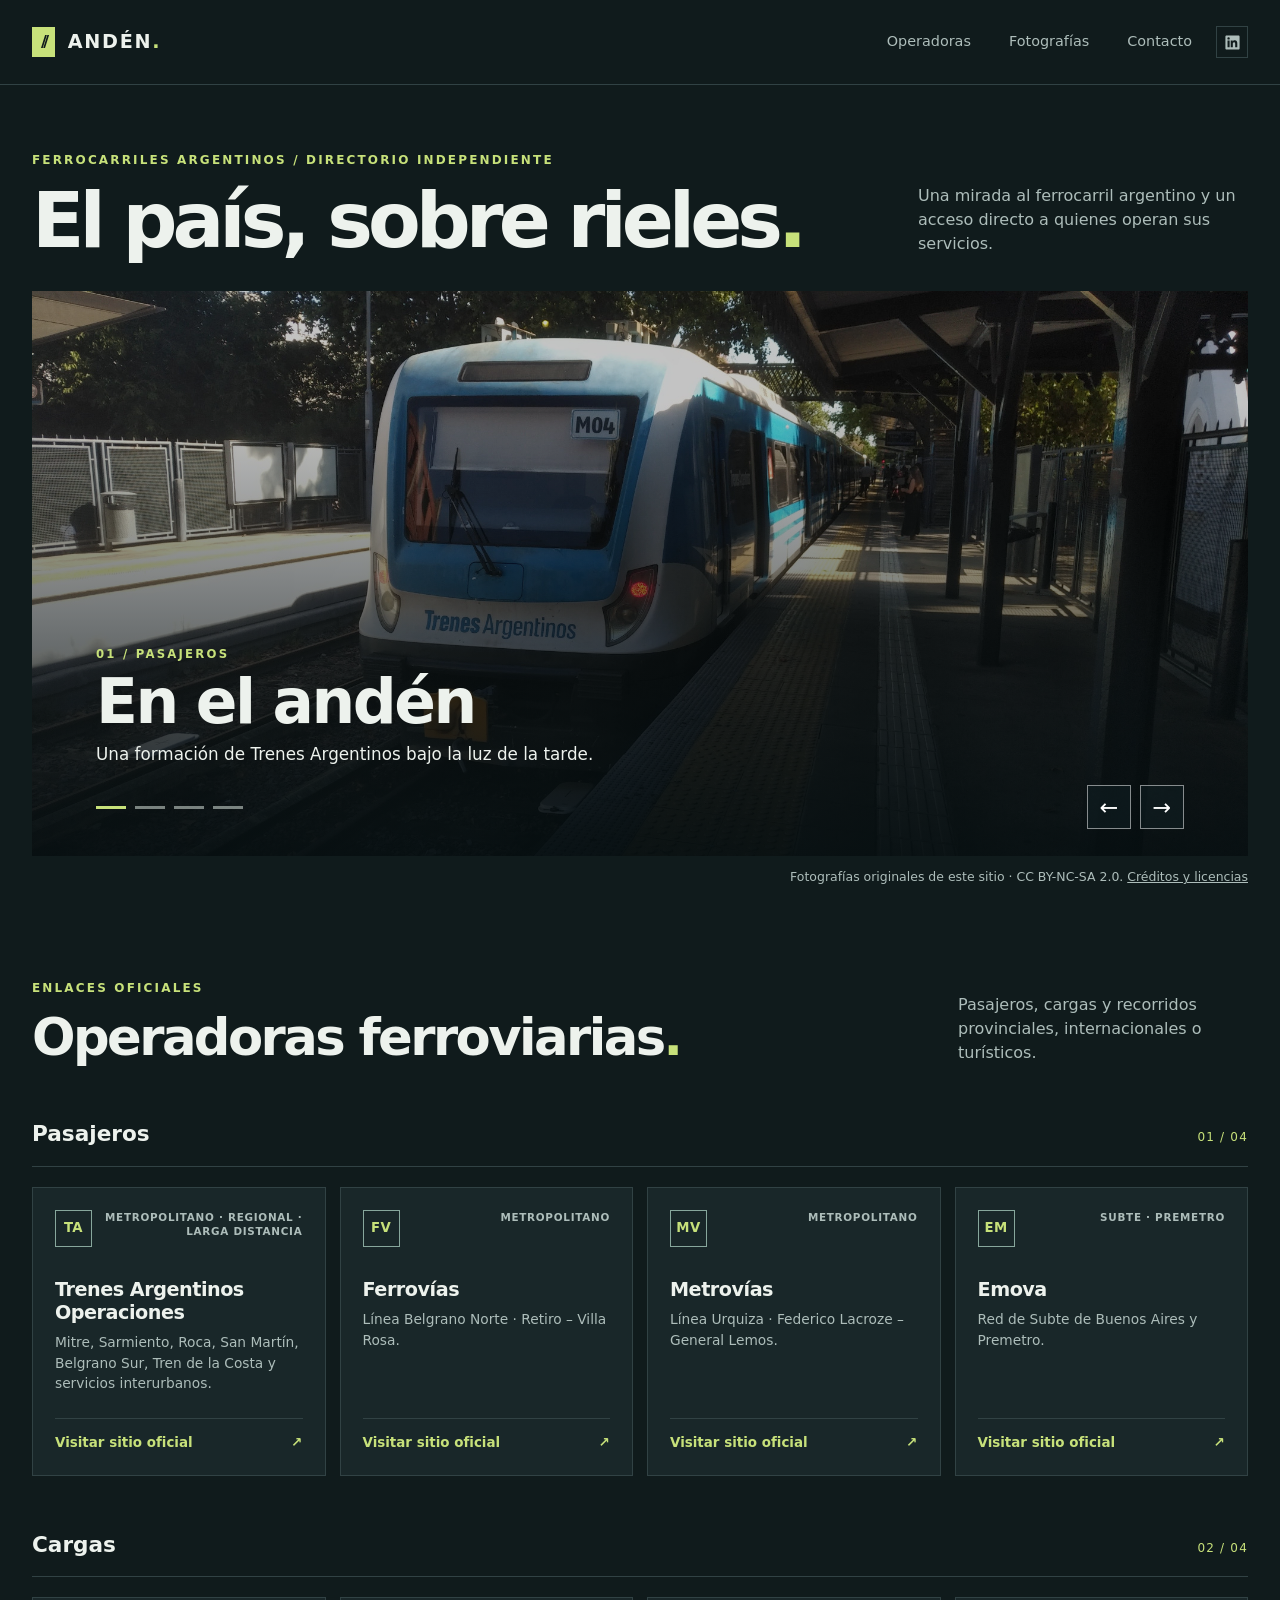
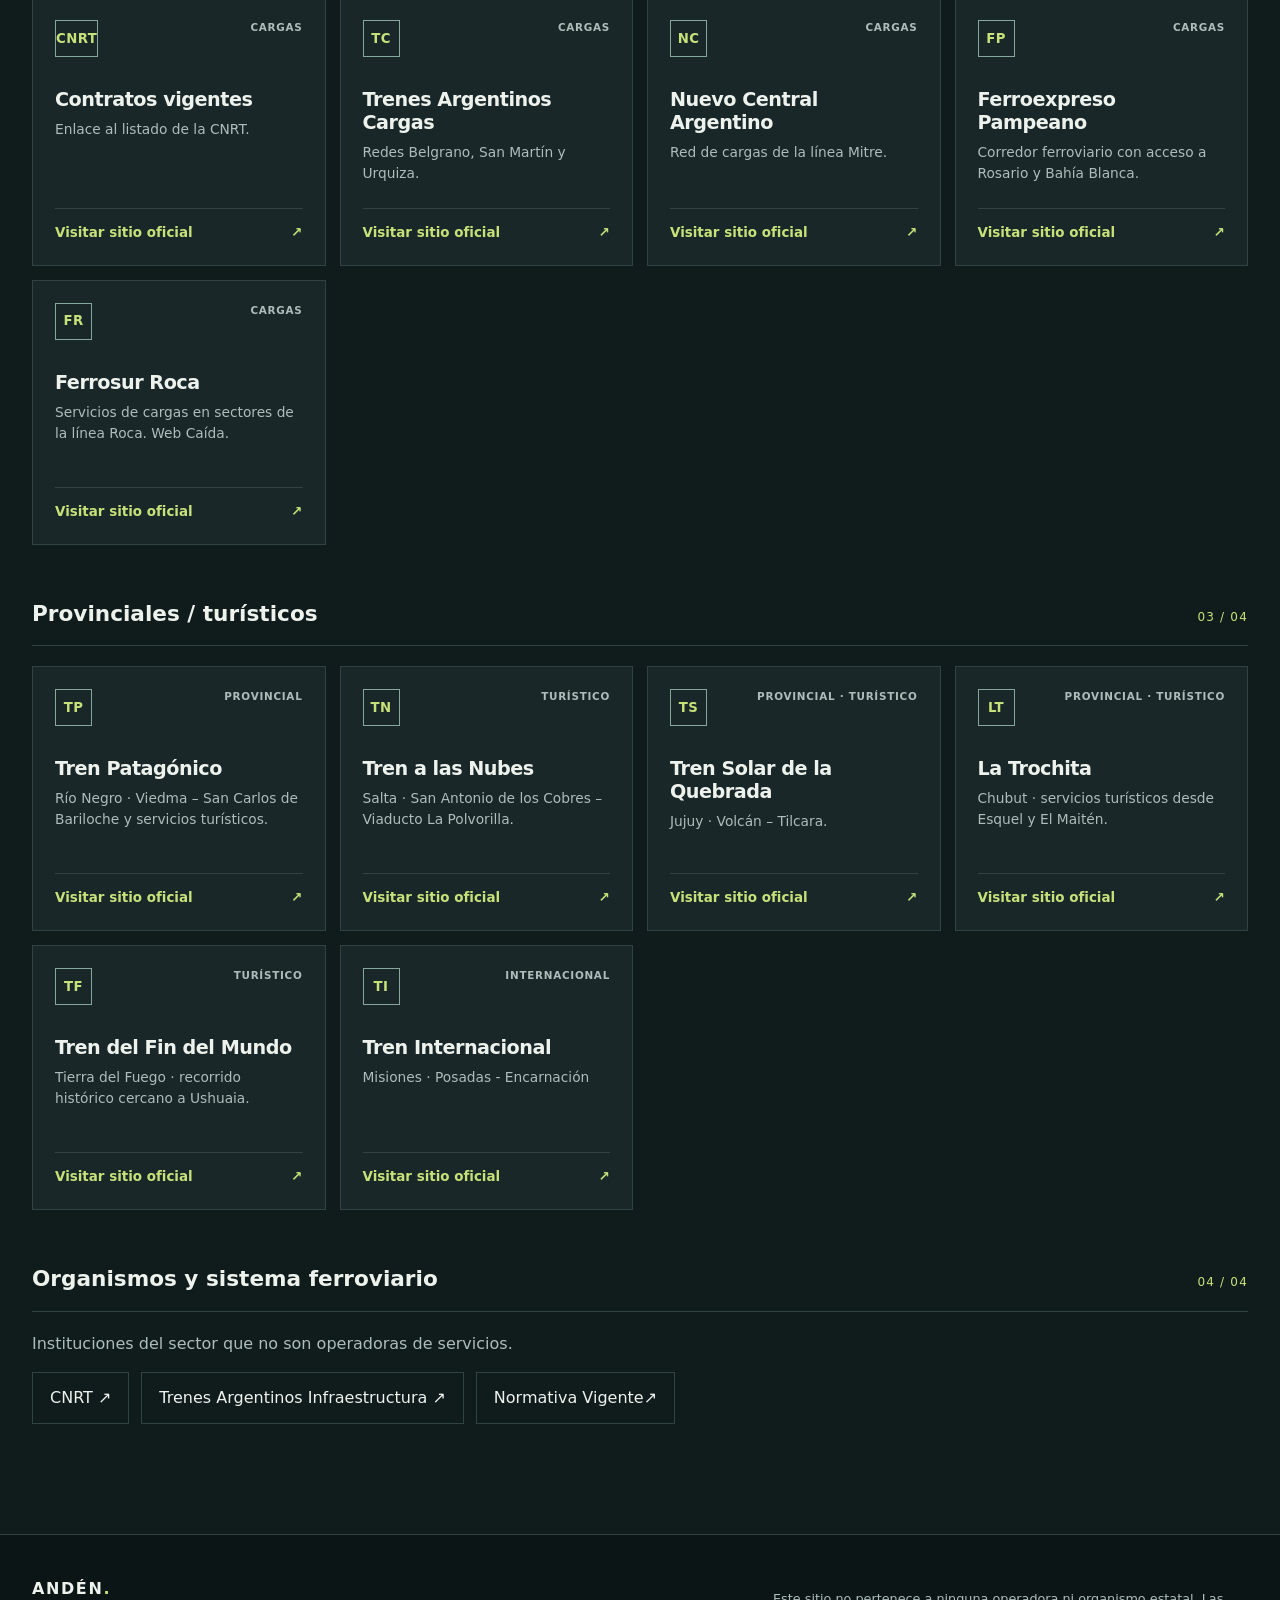
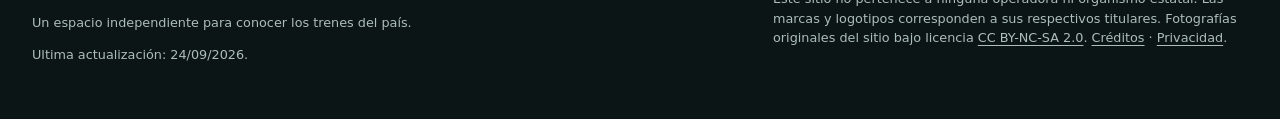
==== index.html @ 3a0a5ed2 "index.html" ====
<!doctype html>
<html lang="es-AR">
<head>
  <meta charset="utf-8">
  <meta name="google-adsense-account" content="ca-pub-5751504720550855">
  <meta name="viewport" content="width=device-width, initial-scale=1">
  <meta name="theme-color" content="#101b1c">
  <meta name="description" content="Operadoras ferroviarias argentinas: pasajeros, cargas y trenes turísticos, enlaces a sitios oficiales.">
  <meta property="og:type" content="website">
  <meta property="og:title" content="Trenes Argentinos | trenes.com.ar">
  <meta property="og:description" content="Sitios oficiales de servicios de tren en Argentina.">
  <meta property="og:image" content="images/pasajeros.jpg">
  <title>Trenes Argentinos | Andén</title>
  <link rel="canonical" href="https://trenes.com.ar/">
  <link rel="icon" href="images/favicon-96.png" type="image/png" sizes="96x96">
  <link rel="preload" href="images/pasajeros.jpg" as="image">
  <link rel="stylesheet" href="css/styles.css">
  <script src="js/main.js" defer></script>
</head>
<body>
  <a class="skip" href="#contenido">Saltar al contenido</a>
  <header class="site-header">
    <div class="wrap header-inner">
      <a class="brand" href="#inicio" aria-label="Andén, ir al inicio"><span class="brand-mark" aria-hidden="true">//</span><span>ANDÉN<span class="brand-dot">.</span></span></a>
      <div class="header-actions"><nav aria-label="Navegación principal"><a href="#operadoras">Operadoras</a><a href="#fotografias">Fotografías</a><button type="button" class="nav-contact" data-contact-open>Contacto</button></nav><a class="linkedin-icon" href="https://www.linkedin.com/in/hidalgojuanignacio21/" target="_blank" rel="noopener noreferrer" aria-label="LinkedIn de Juan Ignacio Hidalgo (abre en otra pestaña)"><svg viewBox="0 0 24 24" aria-hidden="true" focusable="false"><path fill="currentColor" d="M20.45 2H3.55C2.69 2 2 2.68 2 3.52v16.96c0 .84.69 1.52 1.55 1.52h16.9c.86 0 1.55-.68 1.55-1.52V3.52c0-.84-.69-1.52-1.55-1.52ZM7.93 18.75H4.98V9.2h2.95v9.55ZM6.45 7.9a1.71 1.71 0 1 1 0-3.42 1.71 1.71 0 0 1 0 3.42Zm12.3 10.85H15.8V14.1c0-1.11-.02-2.54-1.55-2.54-1.55 0-1.79 1.21-1.79 2.46v4.73H9.51V9.2h2.83v1.3h.04c.39-.74 1.36-1.53 2.79-1.53 2.99 0 3.58 1.97 3.58 4.53v5.25Z"/></svg></a></div>
    </div>
  </header>
  <main id="contenido">
    <section id="inicio" class="intro wrap" aria-labelledby="titulo"><div><p class="eyebrow">FERROCARRILES ARGENTINOS <span aria-hidden="true">/</span> DIRECTORIO INDEPENDIENTE</p><h1 id="titulo">El país, sobre rieles<span class="accent">.</span></h1></div><p>Una mirada al ferrocarril argentino y un acceso directo a quienes operan sus servicios.</p></section>
    <section id="fotografias" class="gallery wrap" aria-label="Fotografías ferroviarias argentinas">
      <div class="carousel" tabindex="0" aria-roledescription="carrusel" aria-label="Trenes argentinos">
        <div class="slides">
          <figure class="slide is-active" aria-hidden="false"><img src="images/pasajeros.jpg" alt="Formación de pasajeros de Trenes Argentinos detenida junto a un andén" width="2048" height="1534" fetchpriority="high"><figcaption><span class="slide-place">01 / PASAJEROS</span><strong>En el andén</strong><span>Una formación de Trenes Argentinos bajo la luz de la tarde.</span></figcaption></figure>
          <figure class="slide" aria-hidden="true"><img src="images/locomotora.jpg" alt="Locomotora azul de Trenes Argentinos con coches de pasajeros en una estación" width="2047" height="1155" loading="lazy"><figcaption><span class="slide-place">02 / MATERIAL RODANTE</span><strong>Locomotora y coches</strong><span>Una formación de pasajeros vista desde el andén.</span></figcaption></figure>
          <figure class="slide" aria-hidden="true"><img src="images/cargas.jpg" alt="Locomotora azul con contenedores de un tren de cargas argentino" width="1600" height="1200" loading="lazy"><figcaption><span class="slide-place">03 / CARGAS</span><strong>Rumbo a destino</strong><span>Un tren de cargas atraviesa el paisaje ferroviario.</span></figcaption></figure>
          <figure class="slide" aria-hidden="true"><img src="images/ferrovias.jpg" alt="Dos locomotoras rojas de Ferrovías bajo el techo de una estación" width="2047" height="1155" loading="lazy"><figcaption><span class="slide-place">04 / METROPOLITANO</span><strong>Bajo la cubierta</strong><span>Dos locomotoras de Ferrovías en estación.</span></figcaption></figure>
        </div>
        <div class="carousel-ui"><div class="carousel-indicators" aria-label="Elegir fotografía"><button class="indicator is-active" type="button" aria-label="Mostrar fotografía 1" aria-current="true"></button><button class="indicator" type="button" aria-label="Mostrar fotografía 2"></button><button class="indicator" type="button" aria-label="Mostrar fotografía 3"></button><button class="indicator" type="button" aria-label="Mostrar fotografía 4"></button></div><div class="carousel-arrows"><button class="arrow" type="button" data-dir="-1" aria-label="Fotografía anterior">←</button><button class="arrow" type="button" data-dir="1" aria-label="Fotografía siguiente">→</button></div></div>
      </div>
      <p class="photo-credit">Fotografías originales de este sitio · CC BY-NC-SA 2.0. <a href="CREDITOS-IMAGENES.md">Créditos y licencias</a></p>
    </section>
    <section id="operadoras" class="directory wrap" aria-labelledby="operadoras-title"><div class="section-heading"><div><p class="eyebrow">ENLACES OFICIALES</p><h2 id="operadoras-title">Operadoras ferroviarias<span class="accent">.</span></h2></div><p>Pasajeros, cargas y recorridos provinciales, internacionales o turísticos.</p></div>
      <div class="category"><div class="category-heading"><h3>Pasajeros</h3><span>01 / 04</span></div><div class="card-grid">
        <article class="card"><div class="card-top"><span class="card-icon">TA</span><span class="tag">METROPOLITANO · REGIONAL · LARGA DISTANCIA</span></div><h4>Trenes Argentinos Operaciones</h4><p>Mitre, Sarmiento, Roca, San Martín, Belgrano Sur, Tren de la Costa y servicios interurbanos.</p><a href="https://www.argentina.gob.ar/transporte/trenes-argentinos" target="_blank" rel="noopener noreferrer">Visitar sitio oficial <span aria-hidden="true">↗</span></a></article>
        <article class="card"><div class="card-top"><span class="card-icon">FV</span><span class="tag">METROPOLITANO</span></div><h4>Ferrovías</h4><p>Línea Belgrano Norte · Retiro – Villa Rosa.</p><a href="https://www.ferrovias.com.ar/" target="_blank" rel="noopener noreferrer">Visitar sitio oficial <span aria-hidden="true">↗</span></a></article>
        <article class="card"><div class="card-top"><span class="card-icon">MV</span><span class="tag">METROPOLITANO</span></div><h4>Metrovías</h4><p>Línea Urquiza · Federico Lacroze – General Lemos.</p><a href="https://metrovias.com.ar/" target="_blank" rel="noopener noreferrer">Visitar sitio oficial <span aria-hidden="true">↗</span></a></article>
        <article class="card"><div class="card-top"><span class="card-icon">EM</span><span class="tag">SUBTE · PREMETRO</span></div><h4>Emova</h4><p>Red de Subte de Buenos Aires y Premetro.</p><a href="https://emova.com.ar/" target="_blank" rel="noopener noreferrer">Visitar sitio oficial <span aria-hidden="true">↗</span></a></article>
      </div></div>
      <div class="category"><div class="category-heading"><h3>Cargas</h3><span>02 / 04</span></div><div class="card-grid">
         <article class="card"><div class="card-top"><span class="card-icon">CNRT</span><span class="tag">CARGAS</span></div><h4>Contratos vigentes</h4><p> Enlace al listado de la CNRT.</p><a href="https://www.argentina.gob.ar/transporte/cnrt/lineas-de-trenes-cargas" target="_blank" rel="noopener noreferrer">Visitar sitio oficial <span aria-hidden="true">↗</span></a></article>
        <article class="card"><div class="card-top"><span class="card-icon">TC</span><span class="tag">CARGAS</span></div><h4>Trenes Argentinos Cargas</h4><p>Redes Belgrano, San Martín y Urquiza.</p><a href="https://www.argentina.gob.ar/transporte/trenes-argentinos-cargas" target="_blank" rel="noopener noreferrer">Visitar sitio oficial <span aria-hidden="true">↗</span></a></article>
        <article class="card"><div class="card-top"><span class="card-icon">NC</span><span class="tag">CARGAS</span></div><h4>Nuevo Central Argentino</h4><p>Red de cargas de la línea Mitre.</p><a href="https://nca.com.ar/" target="_blank" rel="noopener noreferrer">Visitar sitio oficial <span aria-hidden="true">↗</span></a></article>
        <article class="card"><div class="card-top"><span class="card-icon">FP</span><span class="tag">CARGAS</span></div><h4>Ferroexpreso Pampeano</h4><p>Corredor ferroviario con acceso a Rosario y Bahía Blanca.</p><a href="https://www.fepsa.com.ar/" target="_blank" rel="noopener noreferrer">Visitar sitio oficial <span aria-hidden="true">↗</span></a></article>
        <article class="card"><div class="card-top"><span class="card-icon">FR</span><span class="tag">CARGAS</span></div><h4>Ferrosur Roca</h4><p>Servicios de cargas en sectores de la línea Roca. Web Caída.</p><a href="https://www.ferrosur.com.ar" target="_blank" rel="noopener noreferrer">Visitar sitio oficial <span aria-hidden="true">↗</span></a></article>
      </div></div>
      <div class="category"><div class="category-heading"><h3>Provinciales / turísticos</h3><span>03 / 04</span></div><div class="card-grid">
        <article class="card"><div class="card-top"><span class="card-icon">TP</span><span class="tag">PROVINCIAL</span></div><h4>Tren Patagónico</h4><p>Río Negro · Viedma – San Carlos de Bariloche y servicios turísticos.</p><a href="https://trenpatagonicosa.com.ar/" target="_blank" rel="noopener noreferrer">Visitar sitio oficial <span aria-hidden="true">↗</span></a></article>
        <article class="card"><div class="card-top"><span class="card-icon">TN</span><span class="tag">TURÍSTICO</span></div><h4>Tren a las Nubes</h4><p>Salta · San Antonio de los Cobres – Viaducto La Polvorilla.</p><a href="https://trenalasnubes.com.ar/inicio-es/" target="_blank" rel="noopener noreferrer">Visitar sitio oficial <span aria-hidden="true">↗</span></a></article>
        <article class="card"><div class="card-top"><span class="card-icon">TS</span><span class="tag">PROVINCIAL · TURÍSTICO</span></div><h4>Tren Solar de la Quebrada</h4><p>Jujuy · Volcán – Tilcara.</p><a href="https://trensolar.com.ar/" target="_blank" rel="noopener noreferrer">Visitar sitio oficial <span aria-hidden="true">↗</span></a></article>
        <article class="card"><div class="card-top"><span class="card-icon">LT</span><span class="tag">PROVINCIAL · TURÍSTICO</span></div><h4>La Trochita</h4><p>Chubut · servicios turísticos desde Esquel y El Maitén.</p><a href="https://latrochita.org.ar/" target="_blank" rel="noopener noreferrer">Visitar sitio oficial <span aria-hidden="true">↗</span></a></article>
        <article class="card"><div class="card-top"><span class="card-icon">TF</span><span class="tag">TURÍSTICO</span></div><h4>Tren del Fin del Mundo</h4><p>Tierra del Fuego · recorrido histórico cercano a Ushuaia.</p><a href="https://trendelfindelmundo.com.ar/" target="_blank" rel="noopener noreferrer">Visitar sitio oficial <span aria-hidden="true">↗</span></a></article>
        <article class="card"><div class="card-top"><span class="card-icon">TI</span><span class="tag">INTERNACIONAL</span></div><h4>Tren Internacional</h4><p>Misiones · Posadas - Encarnación</p><a href="https://doncasimiro.com.ar/servicios-de-ferrocarril/" target="_blank" rel="noopener noreferrer">Visitar sitio oficial <span aria-hidden="true">↗</span></a></article>
      </div></div>
      <div class="category compact"><div class="category-heading"><h3>Organismos y sistema ferroviario</h3><span>04 / 04</span></div><p>Instituciones del sector que no son operadoras de servicios.</p>
        <div class="institution-links">
          <a href="https://www.argentina.gob.ar/transporte/cnrt" target="_blank" rel="noopener noreferrer">CNRT <span aria-hidden="true">↗</span></a>
          <a href="https://www.argentina.gob.ar/transporte/trenes-argentinos-infraestructura" target="_blank" rel="noopener noreferrer">Trenes Argentinos Infraestructura <span aria-hidden="true">↗</span></a>
          <a href="https://www.argentina.gob.ar/transporte/cnrt/normativa/transporte-ferroviario" target="_blank" rel="noopener noreferrer">Normativa Vigente<span aria-hidden="true">↗</span></a>
        </div>
      </div>
    </section>
  </main>
  <dialog class="contact-dialog" id="contact-dialog" aria-labelledby="contact-title"><div class="dialog-head"><p class="eyebrow">CONTACTO</p><button type="button" class="dialog-close" data-contact-close aria-label="Cerrar contacto">×</button></div><h2 id="contact-title">Hablemos de ferrocarriles.</h2><p>Para consultas sobre este sitio, podés escribirme por LinkedIn.</p><a class="contact-link" href="https://www.linkedin.com/in/hidalgojuanignacio21/" target="_blank" rel="noopener noreferrer">Ir a mi LinkedIn <span aria-hidden="true">↗</span></a></dialog>
  <footer id="acerca" class="footer"><div class="wrap footer-inner"><div><span class="footer-brand">ANDÉN<span class="accent">.</span></span><p>Un espacio independiente para conocer los trenes del país.</p><p>Ultima actualización: 24/09/2026.</p></div><p>Este sitio no pertenece a ninguna operadora ni organismo estatal. Las marcas y logotipos corresponden a sus respectivos titulares. Fotografías originales del sitio bajo licencia <a href="https://creativecommons.org/licenses/by-nc-sa/2.0/" target="_blank" rel="noopener noreferrer">CC BY-NC-SA 2.0</a>. <a href="CREDITOS-IMAGENES.md">Créditos</a> · <a href="privacidad.html">Privacidad</a>.</p></div></footer>
</body>
</html>
---- css/styles.css ----
:root{color-scheme:dark;--bg:#101b1c;--surface:#192729;--border:#314244;--text:#edf2ed;--muted:#adbdba;--lime:#c7e17a;--max:1400px}*{box-sizing:border-box}html{scroll-behavior:smooth}body{margin:0;background:var(--bg);color:var(--text);font:16px/1.5 system-ui,-apple-system,"Segoe UI",sans-serif}a{color:inherit}button{font:inherit}a:focus-visible,button:focus-visible,.carousel:focus-visible{outline:3px solid var(--lime);outline-offset:4px}.skip{position:absolute;top:-100px;left:16px;z-index:50;background:var(--lime);color:#111;padding:10px}.skip:focus{top:10px}.wrap{width:min(var(--max),calc(100% - 64px));margin-inline:auto}.site-header{border-bottom:1px solid var(--border)}.header-inner{min-height:84px;display:flex;align-items:center;justify-content:space-between;gap:24px}.brand{text-decoration:none;font-weight:900;letter-spacing:.09em;font-size:1.2rem;display:flex;gap:13px;align-items:center}.brand-mark{background:var(--lime);color:var(--bg);font-size:1rem;font-weight:900;padding:7px 9px;letter-spacing:-.22em;line-height:1}.brand-dot,.accent{color:var(--lime)}nav{display:flex;gap:clamp(14px,3vw,38px)}nav a{text-decoration:none;color:var(--muted);font-size:.9rem}nav a:hover,.photo-credit a:hover,.footer a:hover{color:var(--lime)}.intro{display:flex;justify-content:space-between;align-items:end;gap:32px;padding-block:66px 30px}.eyebrow{font-size:.75rem;font-weight:800;letter-spacing:.18em;color:var(--lime);margin:0 0 12px}.intro h1{font-size:clamp(2.7rem,6vw,5.5rem);line-height:1.04;letter-spacing:-.065em;margin:0;font-weight:800}.intro>p{max-width:330px;color:var(--muted);margin:0 0 5px}.carousel{position:relative;aspect-ratio:2.15;min-height:350px;overflow:hidden;background:#26373a}.slides,.slide{position:absolute;inset:0}.slide{margin:0;opacity:0;visibility:hidden;transition:opacity .65s ease,visibility .65s}.slide.is-active{opacity:1;visibility:visible}.slide img{height:100%;width:100%;object-fit:cover;object-position:center 48%;filter:brightness(.77)}.slide:after{content:"";position:absolute;inset:20% 0 0;background:linear-gradient(transparent,rgba(6,15,17,.89))}.slide figcaption{position:absolute;left:clamp(22px,5vw,70px);bottom:clamp(65px,7vw,100px);z-index:1;max-width:610px;display:grid;gap:7px}.slide-place{font-size:.73rem;color:var(--lime);letter-spacing:.19em;font-weight:800}.slide strong{font-size:clamp(2rem,4.8vw,4.1rem);line-height:1.05;letter-spacing:-.04em}.slide figcaption>span:last-child{font-size:clamp(.9rem,1.4vw,1.05rem)}.carousel-ui{position:absolute;z-index:2;bottom:27px;left:clamp(22px,5vw,70px);right:clamp(22px,5vw,70px);display:flex;align-items:center;justify-content:space-between}.carousel-indicators,.carousel-arrows{display:flex;gap:9px}.indicator{width:30px;height:18px;padding:0;border:0;background:transparent;cursor:pointer}.indicator:before{content:"";display:block;background:#d5e1d9;opacity:.55;height:3px;width:100%}.indicator.is-active:before{background:var(--lime);opacity:1}.arrow{width:44px;height:44px;border:1px solid #ffffff80;background:#10202480;color:#fff;cursor:pointer;font-size:1.4rem}.arrow:hover{background:var(--lime);color:var(--bg)}.photo-credit{font-size:.78rem;color:var(--muted);text-align:right;margin:12px 0 0}.directory{padding-block:92px 110px}.section-heading{display:flex;justify-content:space-between;align-items:end;gap:20px;margin-bottom:48px}.section-heading h2{font-size:clamp(2.1rem,4vw,3.6rem);letter-spacing:-.05em;line-height:1.1;margin:0}.section-heading>p{max-width:290px;color:var(--muted);margin:0}.category{margin-top:53px}.category-heading{border-bottom:1px solid var(--border);padding-bottom:15px;margin-bottom:20px;display:flex;align-items:baseline;justify-content:space-between}.category-heading h3{font-size:1.35rem;margin:0}.category-heading span{font-size:.75rem;color:var(--lime);letter-spacing:.1em}.card-grid{display:grid;grid-template-columns:repeat(4,minmax(0,1fr));gap:14px}.card{min-height:265px;padding:22px;background:var(--surface);border:1px solid var(--border);display:flex;flex-direction:column;transition:background .2s,border-color .2s}.card:hover{background:#203235;border-color:#7d9b90}.card-top{display:flex;justify-content:space-between;gap:10px;align-items:start;min-height:49px}.card-icon{border:1px solid #87a79c;color:var(--lime);font-weight:800;font-size:.83rem;letter-spacing:.03em;min-width:37px;height:37px;display:grid;place-items:center}.tag{color:var(--muted);font-size:.65rem;line-height:1.35;letter-spacing:.07em;text-align:right;font-weight:700}.card h4{font-size:1.2rem;letter-spacing:-.025em;line-height:1.2;margin:19px 0 8px}.card p{font-size:.86rem;color:var(--muted);margin:0 0 24px}.card a{margin-top:auto;border-top:1px solid var(--border);padding-top:14px;text-decoration:none;font-weight:700;font-size:.84rem;color:var(--lime);display:flex;justify-content:space-between;gap:6px}.card a:hover{text-decoration:underline}.compact>p{color:var(--muted)}.institution-links{display:flex;flex-wrap:wrap;gap:12px}.institution-links a{padding:13px 17px;border:1px solid var(--border);text-decoration:none}.institution-links a:hover{border-color:var(--lime);color:var(--lime)}.footer{background:#0b1516;border-top:1px solid var(--border)}.footer-inner{padding-block:42px;display:flex;justify-content:space-between;gap:50px}.footer-brand{font-weight:900;letter-spacing:.1em}.footer p{color:var(--muted);font-size:.8rem;max-width:475px}.footer a{text-underline-offset:3px}@media(max-width:1000px){.card-grid{grid-template-columns:repeat(2,minmax(0,1fr))}.carousel{aspect-ratio:1.75}}@media(max-width:640px){.wrap{width:calc(100% - 32px)}.header-inner{min-height:72px;align-items:start;flex-direction:column;justify-content:center;gap:7px;padding-block:12px}.brand{font-size:1rem}.brand-mark{padding:5px 7px}nav{gap:20px}nav a{font-size:.8rem}.intro{padding-block:39px 25px;display:block}.intro>p{margin-top:16px}.carousel{aspect-ratio:auto;height:490px;min-height:0}.slide img{object-position:center}.slide figcaption{bottom:94px;right:20px}.carousel-ui{bottom:20px}.card-grid{grid-template-columns:1fr}.card{min-height:225px}.section-heading{display:block;margin-bottom:35px}.section-heading>p{margin-top:14px}.directory{padding-block:65px 75px}.category{margin-top:42px}.footer-inner{display:block}.footer-inner>p{margin-top:28px}}@media(prefers-reduced-motion:reduce){html{scroll-behavior:auto}*,*:before,*:after{transition-duration:.01ms!important;animation-duration:.01ms!important}}
.header-actions{display:flex;align-items:center;gap:24px}.nav-contact{padding:0;border:0;background:none;color:var(--muted);font-size:.9rem;cursor:pointer}.nav-contact:hover{color:var(--lime)}.linkedin-icon{width:32px;height:32px;display:grid;place-items:center;color:var(--muted);border:1px solid var(--border)}.linkedin-icon svg{width:17px;height:17px}.linkedin-icon:hover{color:var(--lime);border-color:var(--lime)}.contact-dialog{width:min(440px,calc(100% - 32px));padding:28px;background:var(--surface);color:var(--text);border:1px solid #7d9b90;box-shadow:0 25px 90px #000a}.contact-dialog::backdrop{background:#071113c9}.dialog-head{display:flex;justify-content:space-between;align-items:start}.dialog-close{background:none;border:1px solid var(--border);color:var(--text);width:36px;height:36px;font-size:1.5rem;line-height:1;cursor:pointer}.contact-dialog h2{font-size:1.6rem;line-height:1.15;margin:12px 0}.contact-dialog p:not(.eyebrow){color:var(--muted)}.contact-link{display:inline-flex;gap:30px;padding:11px 15px;margin-top:12px;background:var(--lime);color:var(--bg);font-weight:750;text-decoration:none}.contact-link:hover{text-decoration:underline}@media(max-width:640px){.header-actions{gap:14px}.nav-contact{font-size:.8rem}.linkedin-icon{width:28px;height:28px}}


/* Página de privacidad */
.privacy-page{max-width:850px;padding-block:72px 100px}
.privacy-page h1{font-size:clamp(2.7rem,6vw,5rem);line-height:1.1;letter-spacing:-.055em;margin:0 0 20px}
.privacy-lead{font-size:1.15rem;color:var(--text);margin:0 0 48px}
.privacy-page section{padding-block:22px;border-top:1px solid var(--border)}
.privacy-page h2{font-size:1.35rem;margin:0 0 14px}
.privacy-page section p{color:var(--muted);margin:0 0 16px}
.privacy-page section a{color:var(--lime);text-underline-offset:3px}
.privacy-date{font-size:.85rem}
.privacy-back{display:inline-block;margin-top:24px;color:var(--lime);text-underline-offset:3px}
@media(max-width:640px){.privacy-page{padding-block:42px 70px}}
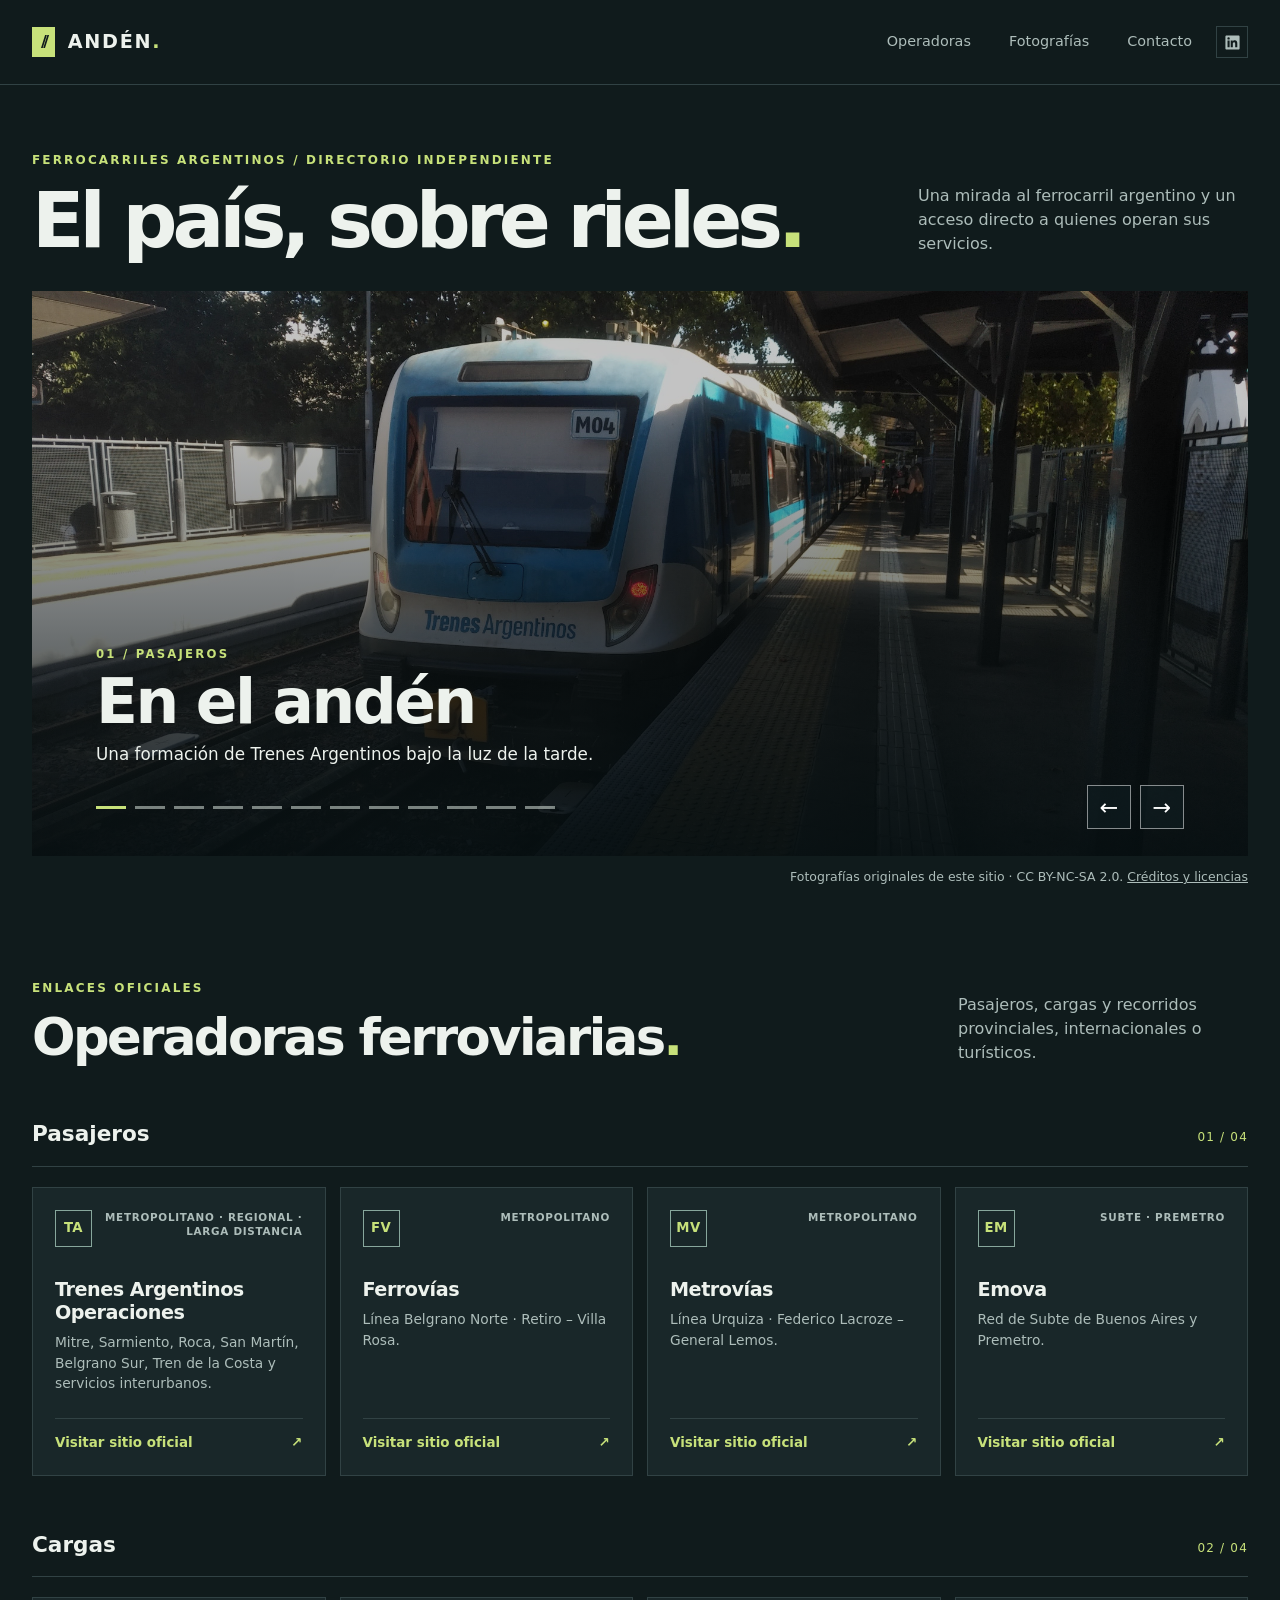
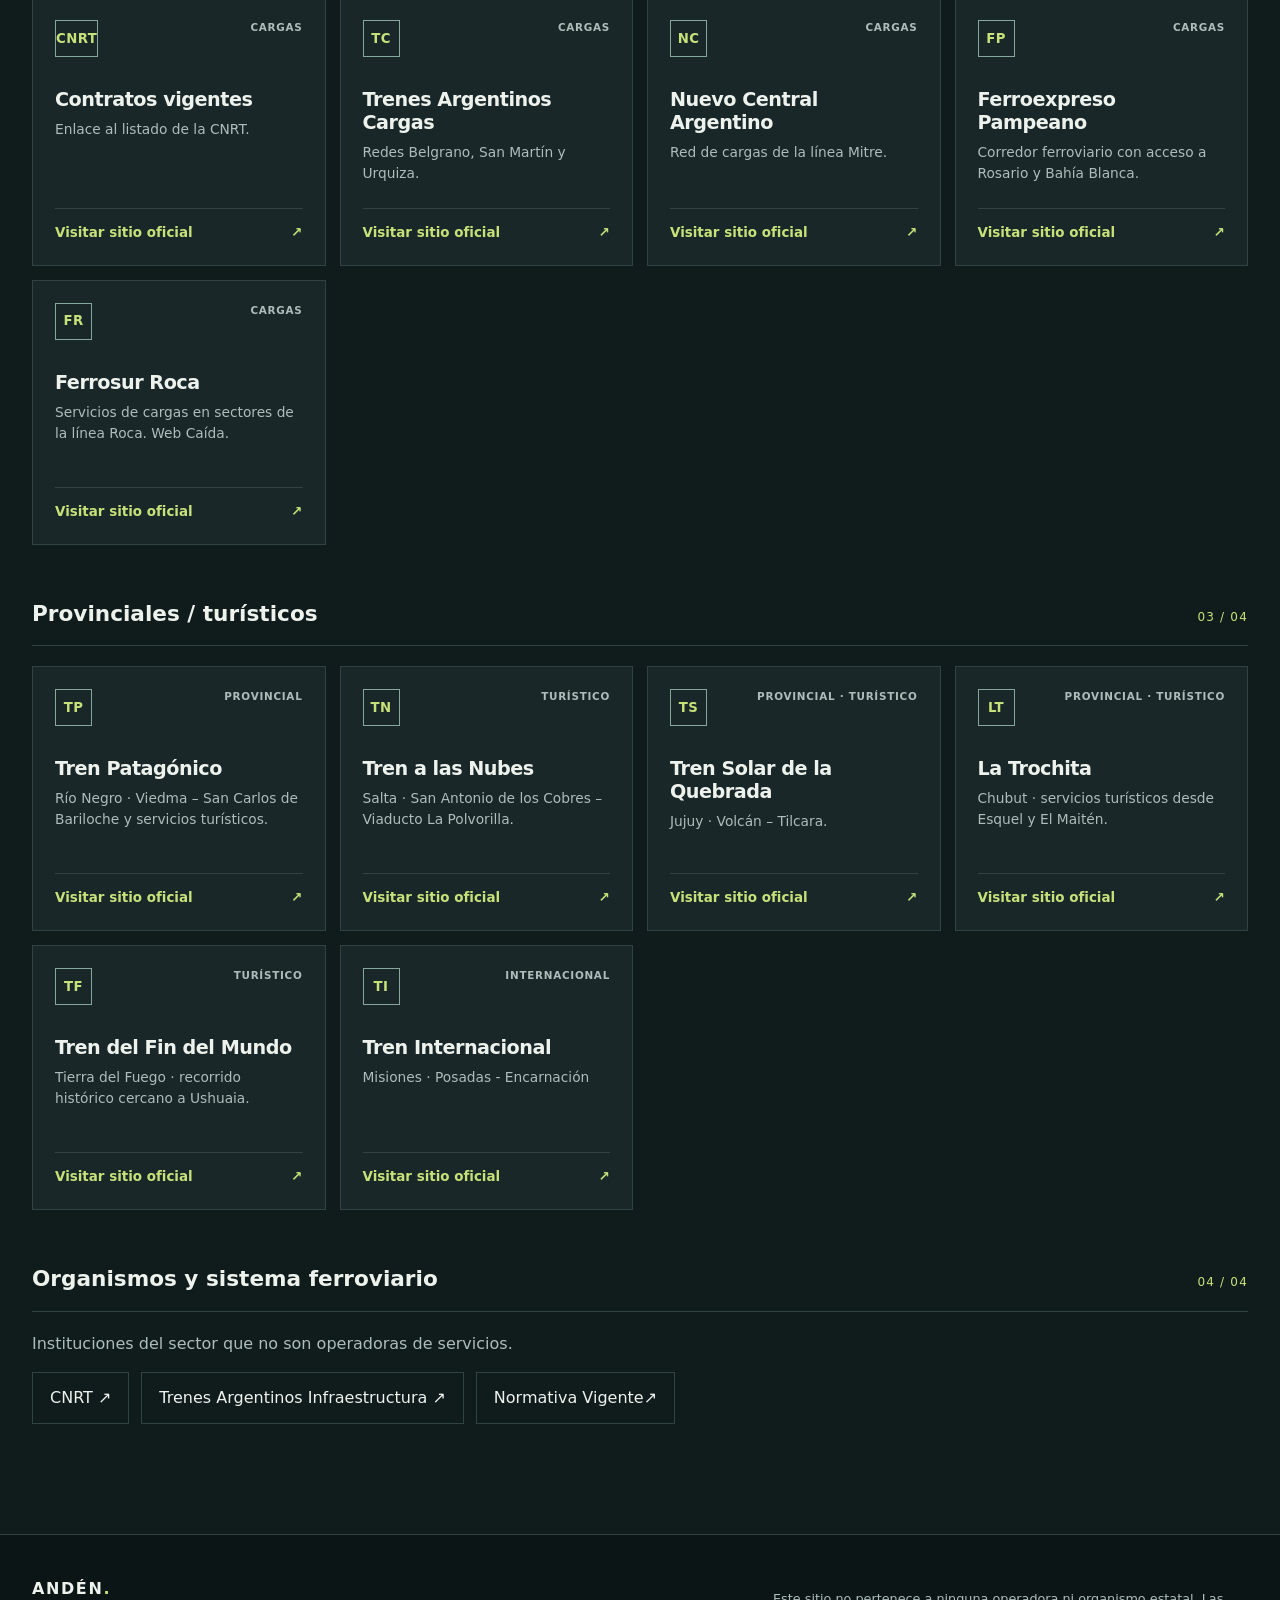
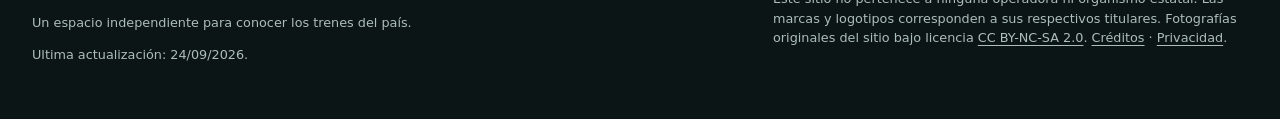
==== commit 365a5399: "Corregir fotos, textos y controles del carrusel" ====
--- a/index.html
+++ b/index.html
@@ -34,6 +34,14 @@
           <figure class="slide" aria-hidden="true"><img src="images/locomotora.jpg" alt="Locomotora azul de Trenes Argentinos con coches de pasajeros en una estación" width="2047" height="1155" loading="lazy"><figcaption><span class="slide-place">02 / MATERIAL RODANTE</span><strong>Locomotora y coches</strong><span>Una formación de pasajeros vista desde el andén.</span></figcaption></figure>
           <figure class="slide" aria-hidden="true"><img src="images/cargas.jpg" alt="Locomotora azul con contenedores de un tren de cargas argentino" width="1600" height="1200" loading="lazy"><figcaption><span class="slide-place">03 / CARGAS</span><strong>Rumbo a destino</strong><span>Un tren de cargas atraviesa el paisaje ferroviario.</span></figcaption></figure>
           <figure class="slide" aria-hidden="true"><img src="images/ferrovias.jpg" alt="Dos locomotoras rojas de Ferrovías bajo el techo de una estación" width="2047" height="1155" loading="lazy"><figcaption><span class="slide-place">04 / METROPOLITANO</span><strong>Bajo la cubierta</strong><span>Dos locomotoras de Ferrovías en estación.</span></figcaption></figure>
+          <figure class="slide" aria-hidden="true"><img src="images/Costa.jpg" alt="Formación eléctrica detenida en la estación Punta Chica" width="2048" height="1536" loading="lazy"><figcaption><span class="slide-place">05 / METROPOLITANO</span><strong>Punta Chica</strong><span>Formación eléctrica detenida en la estación Punta Chica.</span></figcaption></figure>
+          <figure class="slide" aria-hidden="true"><img src="images/Escalada.jpg" alt="Coches ferroviarios de Trenes Argentinos en Remedios de Escalada" width="2048" height="1536" loading="lazy"><figcaption><span class="slide-place">06 / ALISTAMIENTO</span><strong>Entre coches</strong><span>Material rodante en Remedios de Escalada.</span></figcaption></figure>
+          <figure class="slide" aria-hidden="true"><img src="images/Lacroze.jpg" alt="Formaciones ferroviarias bajo iluminación nocturna en Federico Lacroze" width="2048" height="1536" loading="lazy"><figcaption><span class="slide-place">07 / LACROZE</span><strong>Últimas luces</strong><span>Formaciones bajo la cubierta de la estación Federico Lacroze.</span></figcaption></figure>
+          <figure class="slide" aria-hidden="true"><img src="images/Materfer.jpg" alt="Coche Materfer de Trenes Argentinos visto de perfil" width="2048" height="1534" loading="lazy"><figcaption><span class="slide-place">08 / MATERFER</span><strong>Materfer</strong><span>Un coche Materfer visto de perfil.</span></figcaption></figure>
+          <figure class="slide" aria-hidden="true"><img src="images/Mitre.jpg" alt="Formación de Trenes Argentinos circulando sobre las vías al atardecer" width="2048" height="1536" loading="lazy"><figcaption><span class="slide-place">09 / MITRE</span><strong>Último sol</strong><span>Una formación de pasajeros a la luz del atardecer.</span></figcaption></figure>
+          <figure class="slide" aria-hidden="true"><img src="images/NCA.jpg" alt="Locomotora 8252 de Nuevo Central Argentino" width="2048" height="1536" loading="lazy"><figcaption><span class="slide-place">10 / CARGAS</span><strong>8252</strong><span>La locomotora 8252 de Nuevo Central Argentino.</span></figcaption></figure>
+          <figure class="slide" aria-hidden="true"><img src="images/Patito.jpg" alt="Formación amarilla de la Línea Urquiza detenida junto al andén" width="2048" height="1536" loading="lazy"><figcaption><span class="slide-place">11 / URQUIZA</span><strong>Patito</strong><span>Una formación de la línea Urquiza junto al andén.</span></figcaption></figure>
+          <figure class="slide" aria-hidden="true"><img src="images/Toshiba.jpg" alt="Formación Toshiba aproximándose entre señales bajo un cielo de tormenta" width="2048" height="1536" loading="lazy"><figcaption><span class="slide-place">12 / TOSHIBA</span><strong>Bajo la tormenta</strong><span>Una formación Toshiba entre señales, bajo un cielo de tormenta.</span></figcaption></figure>
         </div>
         <div class="carousel-ui"><div class="carousel-indicators" aria-label="Elegir fotografía"><button class="indicator is-active" type="button" aria-label="Mostrar fotografía 1" aria-current="true"></button><button class="indicator" type="button" aria-label="Mostrar fotografía 2"></button><button class="indicator" type="button" aria-label="Mostrar fotografía 3"></button><button class="indicator" type="button" aria-label="Mostrar fotografía 4"></button></div><div class="carousel-arrows"><button class="arrow" type="button" data-dir="-1" aria-label="Fotografía anterior">←</button><button class="arrow" type="button" data-dir="1" aria-label="Fotografía siguiente">→</button></div></div>
       </div>
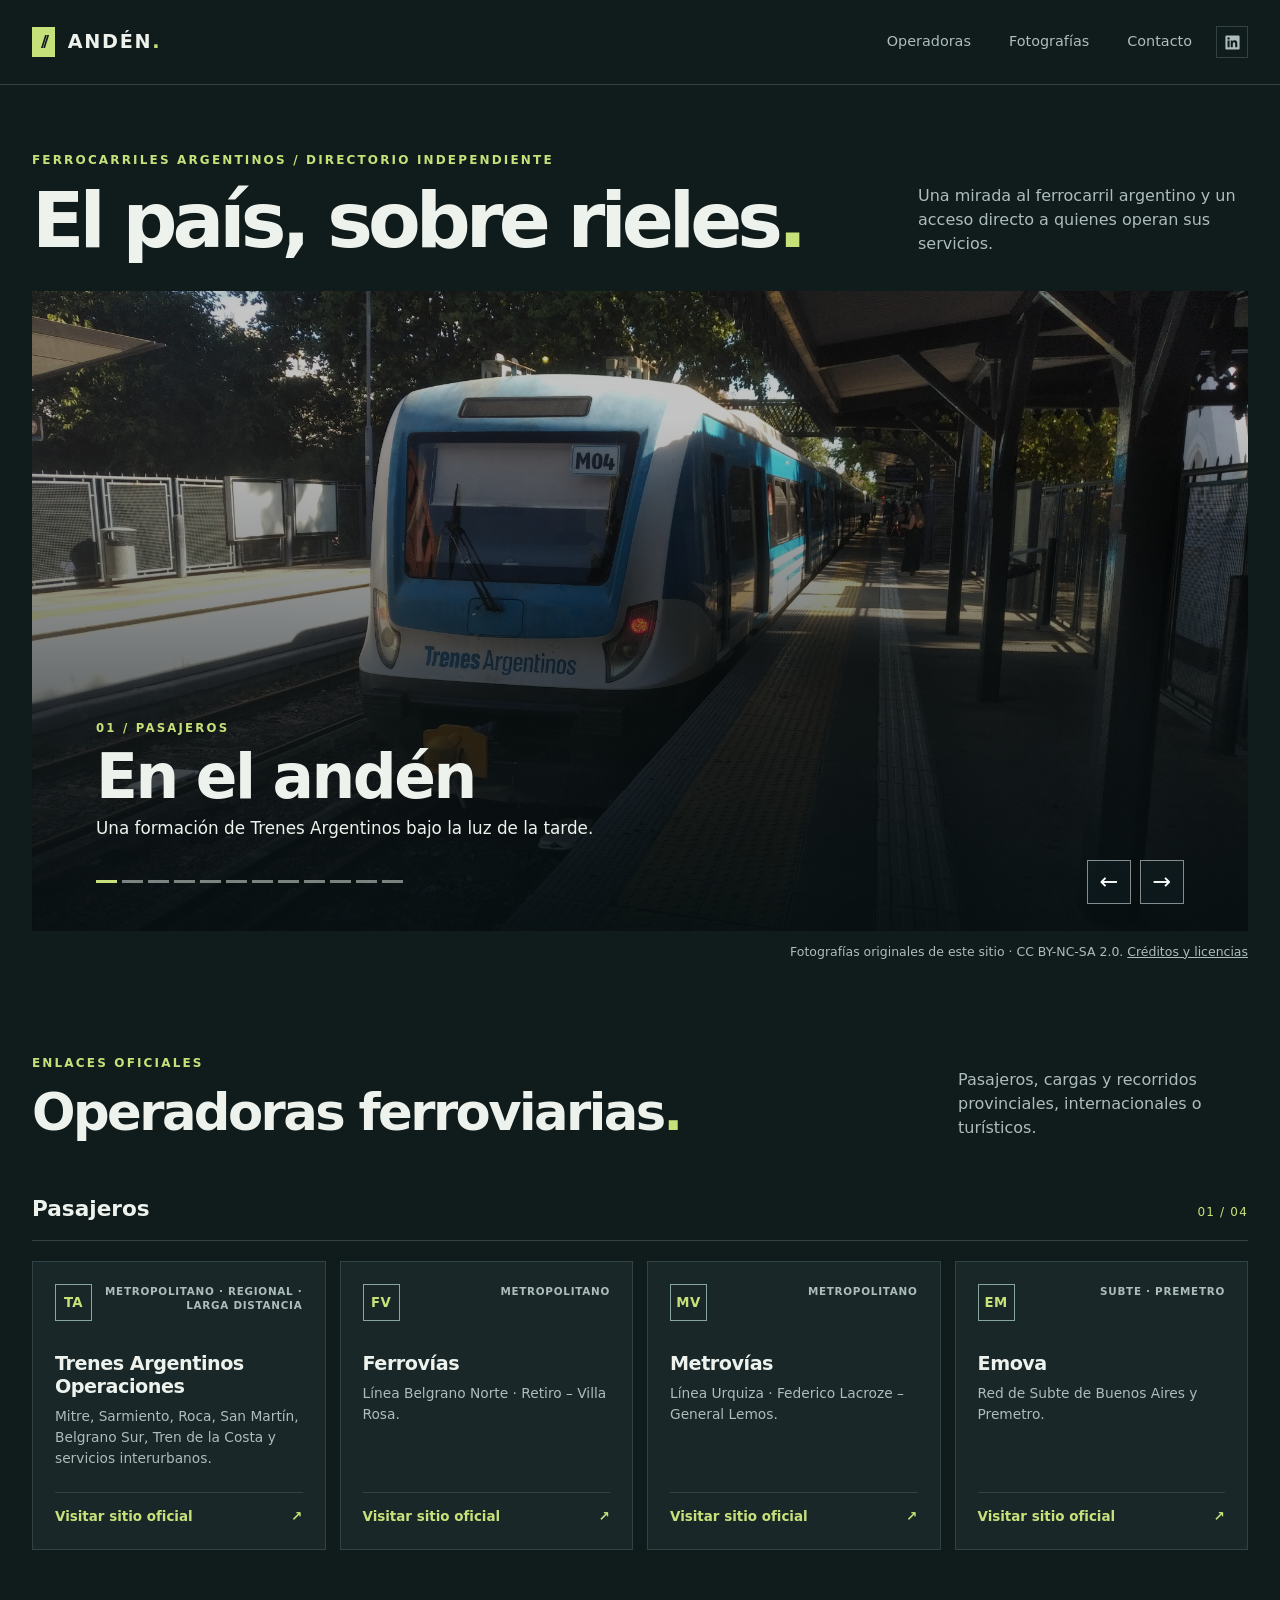
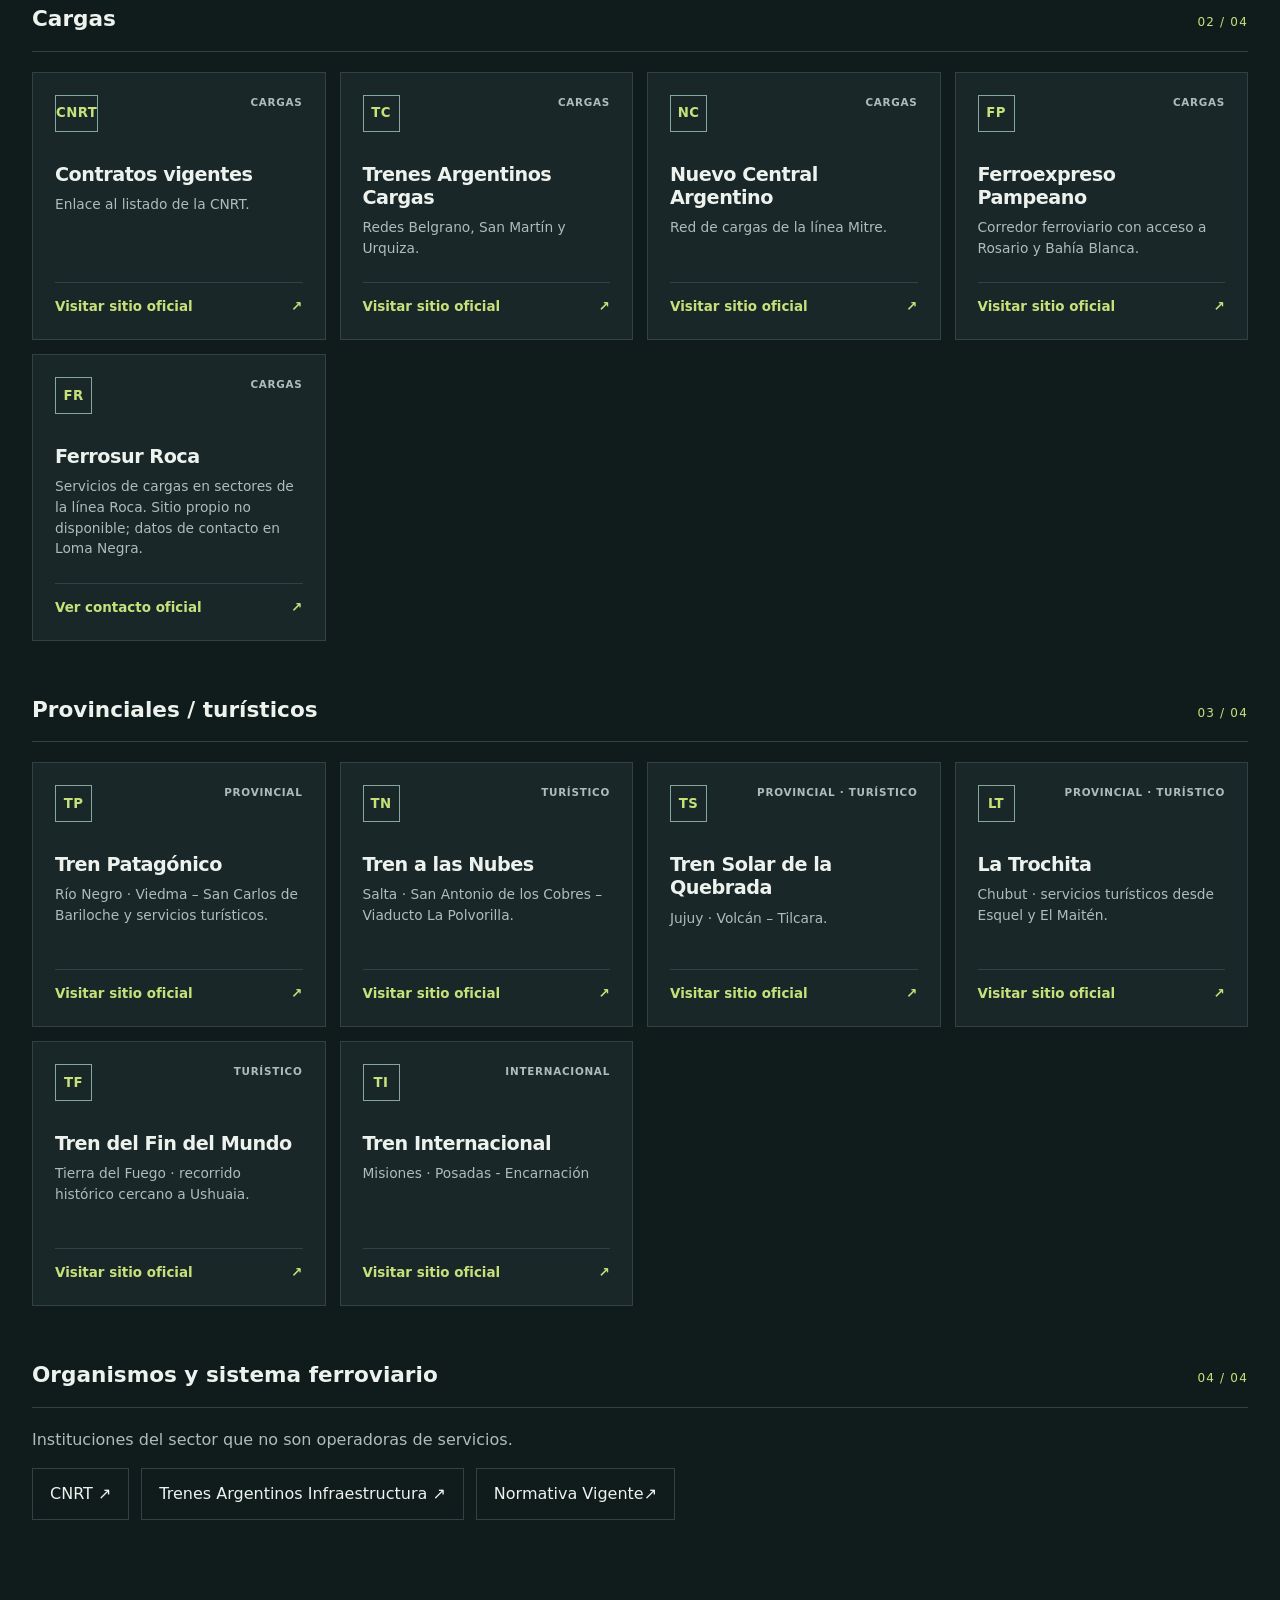
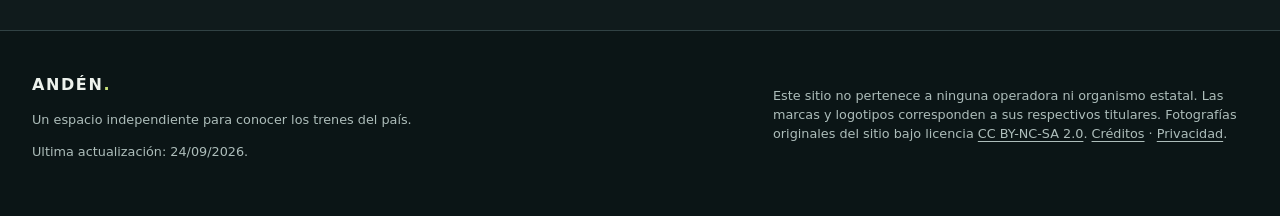
==== commit cd6267ba: "Actualizar enlace de Ferrosur Roca" ====
--- a/index.html
+++ b/index.html
@@ -59,7 +59,7 @@
         <article class="card"><div class="card-top"><span class="card-icon">TC</span><span class="tag">CARGAS</span></div><h4>Trenes Argentinos Cargas</h4><p>Redes Belgrano, San Martín y Urquiza.</p><a href="https://www.argentina.gob.ar/transporte/trenes-argentinos-cargas" target="_blank" rel="noopener noreferrer">Visitar sitio oficial <span aria-hidden="true">↗</span></a></article>
         <article class="card"><div class="card-top"><span class="card-icon">NC</span><span class="tag">CARGAS</span></div><h4>Nuevo Central Argentino</h4><p>Red de cargas de la línea Mitre.</p><a href="https://nca.com.ar/" target="_blank" rel="noopener noreferrer">Visitar sitio oficial <span aria-hidden="true">↗</span></a></article>
         <article class="card"><div class="card-top"><span class="card-icon">FP</span><span class="tag">CARGAS</span></div><h4>Ferroexpreso Pampeano</h4><p>Corredor ferroviario con acceso a Rosario y Bahía Blanca.</p><a href="https://www.fepsa.com.ar/" target="_blank" rel="noopener noreferrer">Visitar sitio oficial <span aria-hidden="true">↗</span></a></article>
-        <article class="card"><div class="card-top"><span class="card-icon">FR</span><span class="tag">CARGAS</span></div><h4>Ferrosur Roca</h4><p>Servicios de cargas en sectores de la línea Roca. Web Caída.</p><a href="https://www.ferrosur.com.ar" target="_blank" rel="noopener noreferrer">Visitar sitio oficial <span aria-hidden="true">↗</span></a></article>
+        <article class="card"><div class="card-top"><span class="card-icon">FR</span><span class="tag">CARGAS</span></div><h4>Ferrosur Roca</h4><p>Servicios de cargas en sectores de la línea Roca. Sitio propio no disponible; datos de contacto en Loma Negra.</p><a href="https://www.lomanegra.com/contacto/" target="_blank" rel="noopener noreferrer">Ver contacto oficial <span aria-hidden="true">↗</span></a></article>
       </div></div>
       <div class="category"><div class="category-heading"><h3>Provinciales / turísticos</h3><span>03 / 04</span></div><div class="card-grid">
         <article class="card"><div class="card-top"><span class="card-icon">TP</span><span class="tag">PROVINCIAL</span></div><h4>Tren Patagónico</h4><p>Río Negro · Viedma – San Carlos de Bariloche y servicios turísticos.</p><a href="https://trenpatagonicosa.com.ar/" target="_blank" rel="noopener noreferrer">Visitar sitio oficial <span aria-hidden="true">↗</span></a></article>
--- a/css/styles.css
+++ b/css/styles.css
@@ -13,3 +13,19 @@
 .privacy-date{font-size:.85rem}
 .privacy-back{display:inline-block;margin-top:24px;color:var(--lime);text-underline-offset:3px}
 @media(max-width:640px){.privacy-page{padding-block:42px 70px}}
+
+/* Carrusel: imágenes más visibles y controles para las doce fotografías. */
+.carousel{aspect-ratio:1.9}
+.carousel-indicators{align-items:center;gap:5px}
+.indicator{width:21px;min-width:21px;height:28px}
+.carousel-ui{gap:16px}
+.carousel-arrows{flex:none}
+@media(max-width:1000px){.carousel{aspect-ratio:1.65}}
+@media(max-width:640px){
+  .carousel{aspect-ratio:auto}
+  .carousel-ui{align-items:end}
+  .carousel-indicators{display:grid;grid-template-columns:repeat(6,16px);gap:1px 5px}
+  .indicator{width:16px;min-width:16px;height:19px}
+  .arrow{width:40px;height:40px}
+  .slide figcaption{bottom:106px}
+}
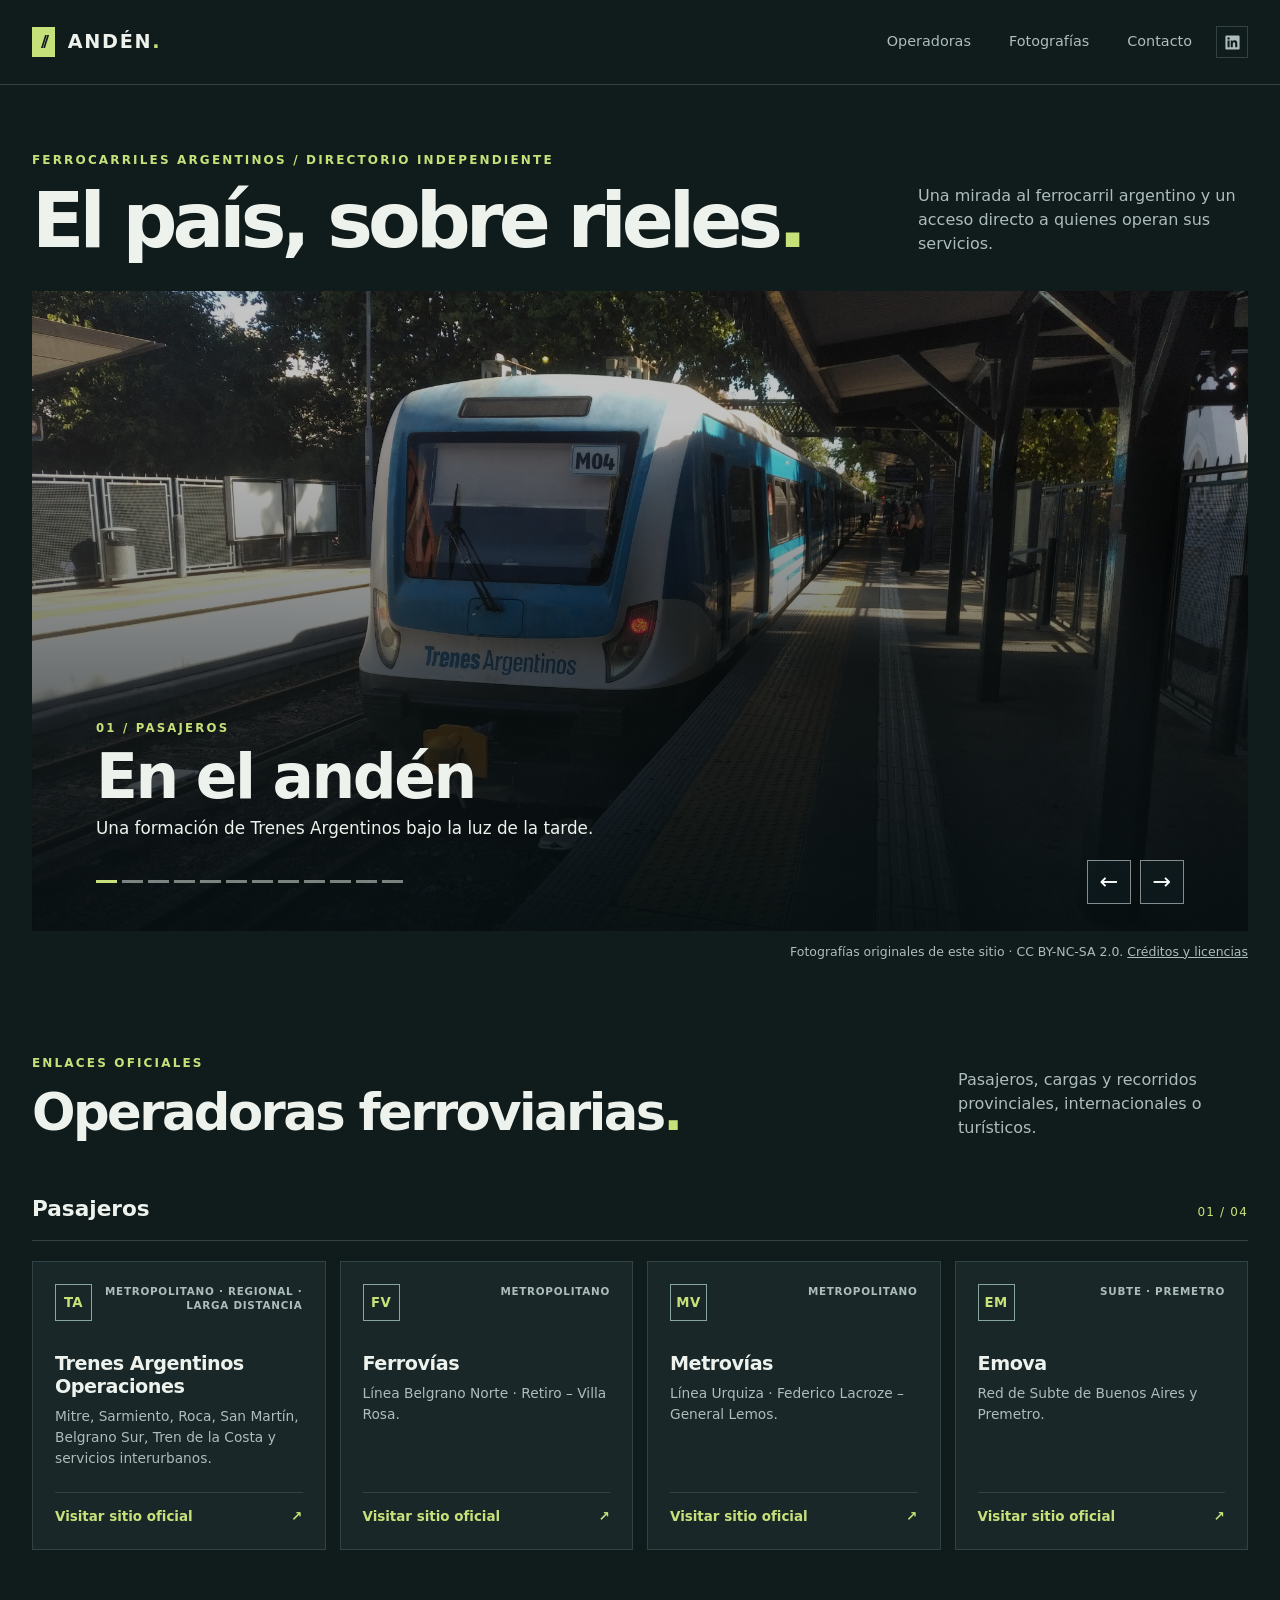
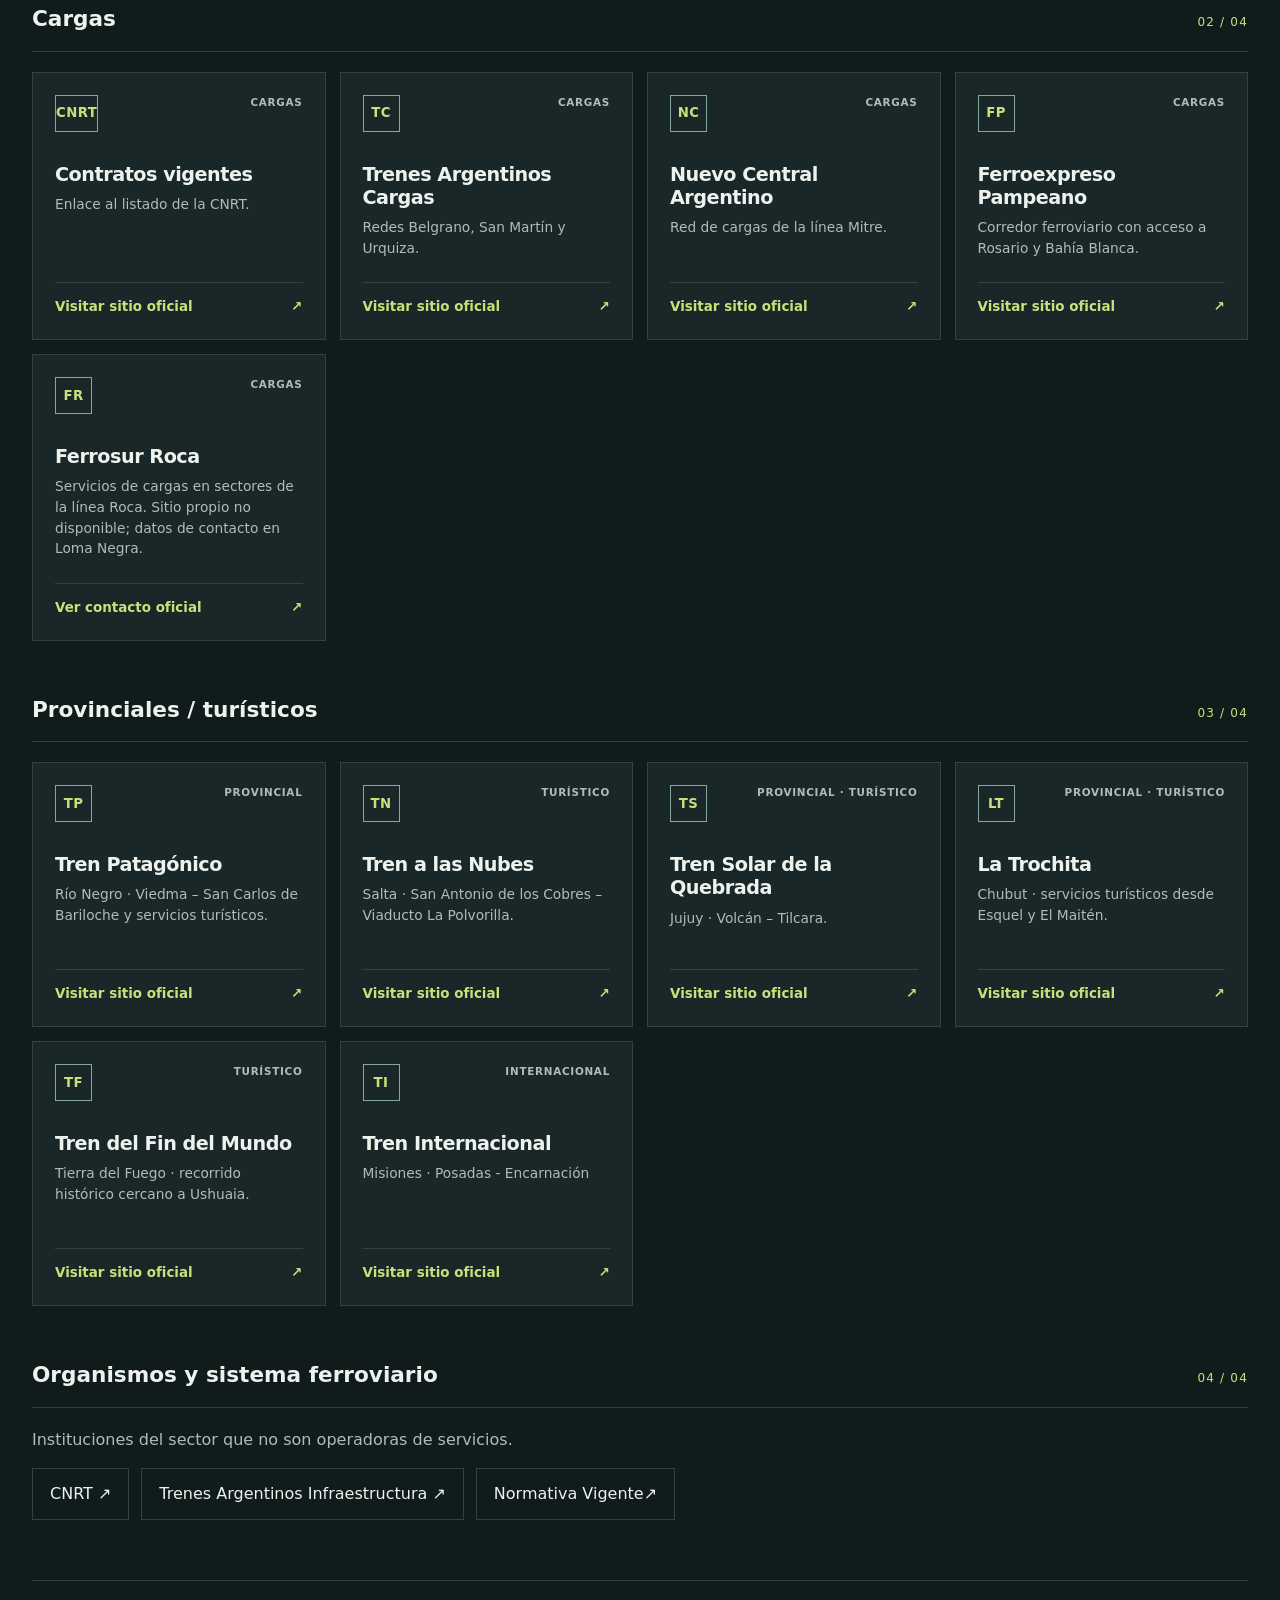
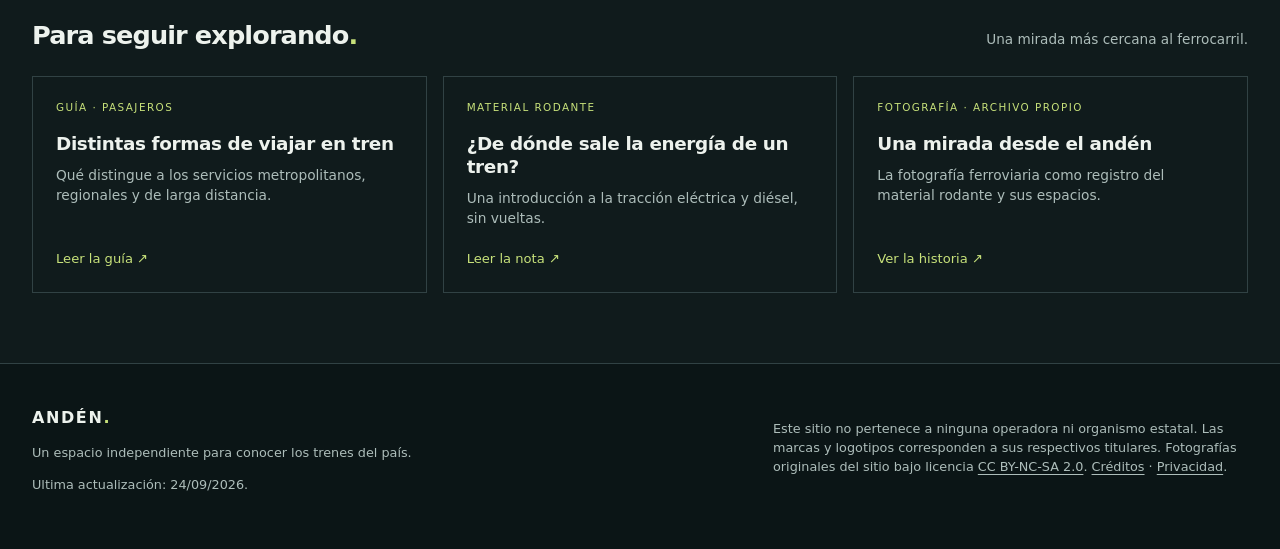
==== commit e89d0ae9: "Agregar sección de lecturas ferroviarias y tres artículos" ====
--- a/index.html
+++ b/index.html
@@ -16,6 +16,7 @@
   <link rel="preload" href="images/pasajeros.jpg" as="image">
   <link rel="stylesheet" href="css/styles.css">
   <script src="js/main.js" defer></script>
+  <link rel="stylesheet" href="css/lecturas.css">
 </head>
 <body>
   <a class="skip" href="#contenido">Saltar al contenido</a>
@@ -77,6 +78,13 @@
         </div>
       </div>
     </section>
+<section class="reading-section wrap" id="lecturas" aria-labelledby="reading-title">
+<div class="reading-top"><h2 id="reading-title">Para seguir explorando<span class="accent">.</span></h2><p>Una mirada más cercana al ferrocarril.</p></div>
+<div class="reading-grid">
+<a class="reading-card" href="servicios-de-pasajeros.html"><small>GUÍA · PASAJEROS</small><h3>Distintas formas de viajar en tren</h3><p>Qué distingue a los servicios metropolitanos, regionales y de larga distancia.</p><span>Leer la guía ↗</span></a>
+<a class="reading-card" href="traccion-ferroviaria.html"><small>MATERIAL RODANTE</small><h3>¿De dónde sale la energía de un tren?</h3><p>Una introducción a la tracción eléctrica y diésel, sin vueltas.</p><span>Leer la nota ↗</span></a>
+<a class="reading-card" href="fotografia-ferroviaria.html"><small>FOTOGRAFÍA · ARCHIVO PROPIO</small><h3>Una mirada desde el andén</h3><p>La fotografía ferroviaria como registro del material rodante y sus espacios.</p><span>Ver la historia ↗</span></a>
+</div></section>
   </main>
   <dialog class="contact-dialog" id="contact-dialog" aria-labelledby="contact-title"><div class="dialog-head"><p class="eyebrow">CONTACTO</p><button type="button" class="dialog-close" data-contact-close aria-label="Cerrar contacto">×</button></div><h2 id="contact-title">Hablemos de ferrocarriles.</h2><p>Para consultas sobre este sitio, podés escribirme por LinkedIn.</p><a class="contact-link" href="https://www.linkedin.com/in/hidalgojuanignacio21/" target="_blank" rel="noopener noreferrer">Ir a mi LinkedIn <span aria-hidden="true">↗</span></a></dialog>
   <footer id="acerca" class="footer"><div class="wrap footer-inner"><div><span class="footer-brand">ANDÉN<span class="accent">.</span></span><p>Un espacio independiente para conocer los trenes del país.</p><p>Ultima actualización: 24/09/2026.</p></div><p>Este sitio no pertenece a ninguna operadora ni organismo estatal. Las marcas y logotipos corresponden a sus respectivos titulares. Fotografías originales del sitio bajo licencia <a href="https://creativecommons.org/licenses/by-nc-sa/2.0/" target="_blank" rel="noopener noreferrer">CC BY-NC-SA 2.0</a>. <a href="CREDITOS-IMAGENES.md">Créditos</a> · <a href="privacidad.html">Privacidad</a>.</p></div></footer>
--- a/css/lecturas.css
+++ b/css/lecturas.css
@@ -0,0 +1,20 @@
+[hidden]{display:none!important}
+
+.reading-section{border-top:1px solid var(--border);padding:35px 0 70px;margin-top:-50px}
+.reading-top{display:flex;justify-content:space-between;align-items:baseline;gap:20px;margin-bottom:22px}
+.reading-top h2{font-size:1.6rem;letter-spacing:-.035em;margin:0}.reading-top p{color:var(--muted);font-size:.85rem;margin:0}
+.reading-grid{display:grid;grid-template-columns:repeat(3,minmax(0,1fr));gap:16px}
+.reading-card{display:flex;flex-direction:column;padding:23px;border:1px solid var(--border);background:transparent;text-decoration:none;transition:border-color .2s}
+.reading-card:hover{border-color:var(--lime)}.reading-card small{font-size:.65rem;letter-spacing:.14em;color:var(--lime)}
+.reading-card h3{font-size:1.15rem;line-height:1.25;margin:16px 0 10px;letter-spacing:-.02em}
+.reading-card p{color:var(--muted);font-size:.86rem;margin:0 0 20px}
+.reading-card>span{font-size:.82rem;color:var(--lime);margin-top:auto}
+.article-page{max-width:850px;padding:50px 0 90px}
+.article-back{border:0;background:none;padding:8px 0;color:var(--lime);cursor:pointer;margin-bottom:35px}
+.article-page h1{font-size:clamp(2.5rem,6vw,4.5rem);line-height:1.08;letter-spacing:-.055em;margin:0 0 20px}
+.article-lead{font-size:1.16rem;color:var(--muted);margin:0 0 40px}
+.article-body{max-width:700px}.article-body h2{font-size:1.4rem;letter-spacing:-.03em;margin:34px 0 12px}
+.article-body p{line-height:1.8;color:#cbd6d1}
+.article-image{width:100%;height:auto;max-height:480px;object-fit:cover;margin:12px 0 0}
+.article-caption{font-size:.78rem;color:var(--muted);margin:8px 0 24px}
+@media(max-width:640px){.reading-section{margin-top:-20px;padding-top:28px}.reading-top{display:block}.reading-top p{margin-top:8px}.reading-grid{grid-template-columns:1fr}.reading-card{padding:19px}.article-page{padding-top:28px}}
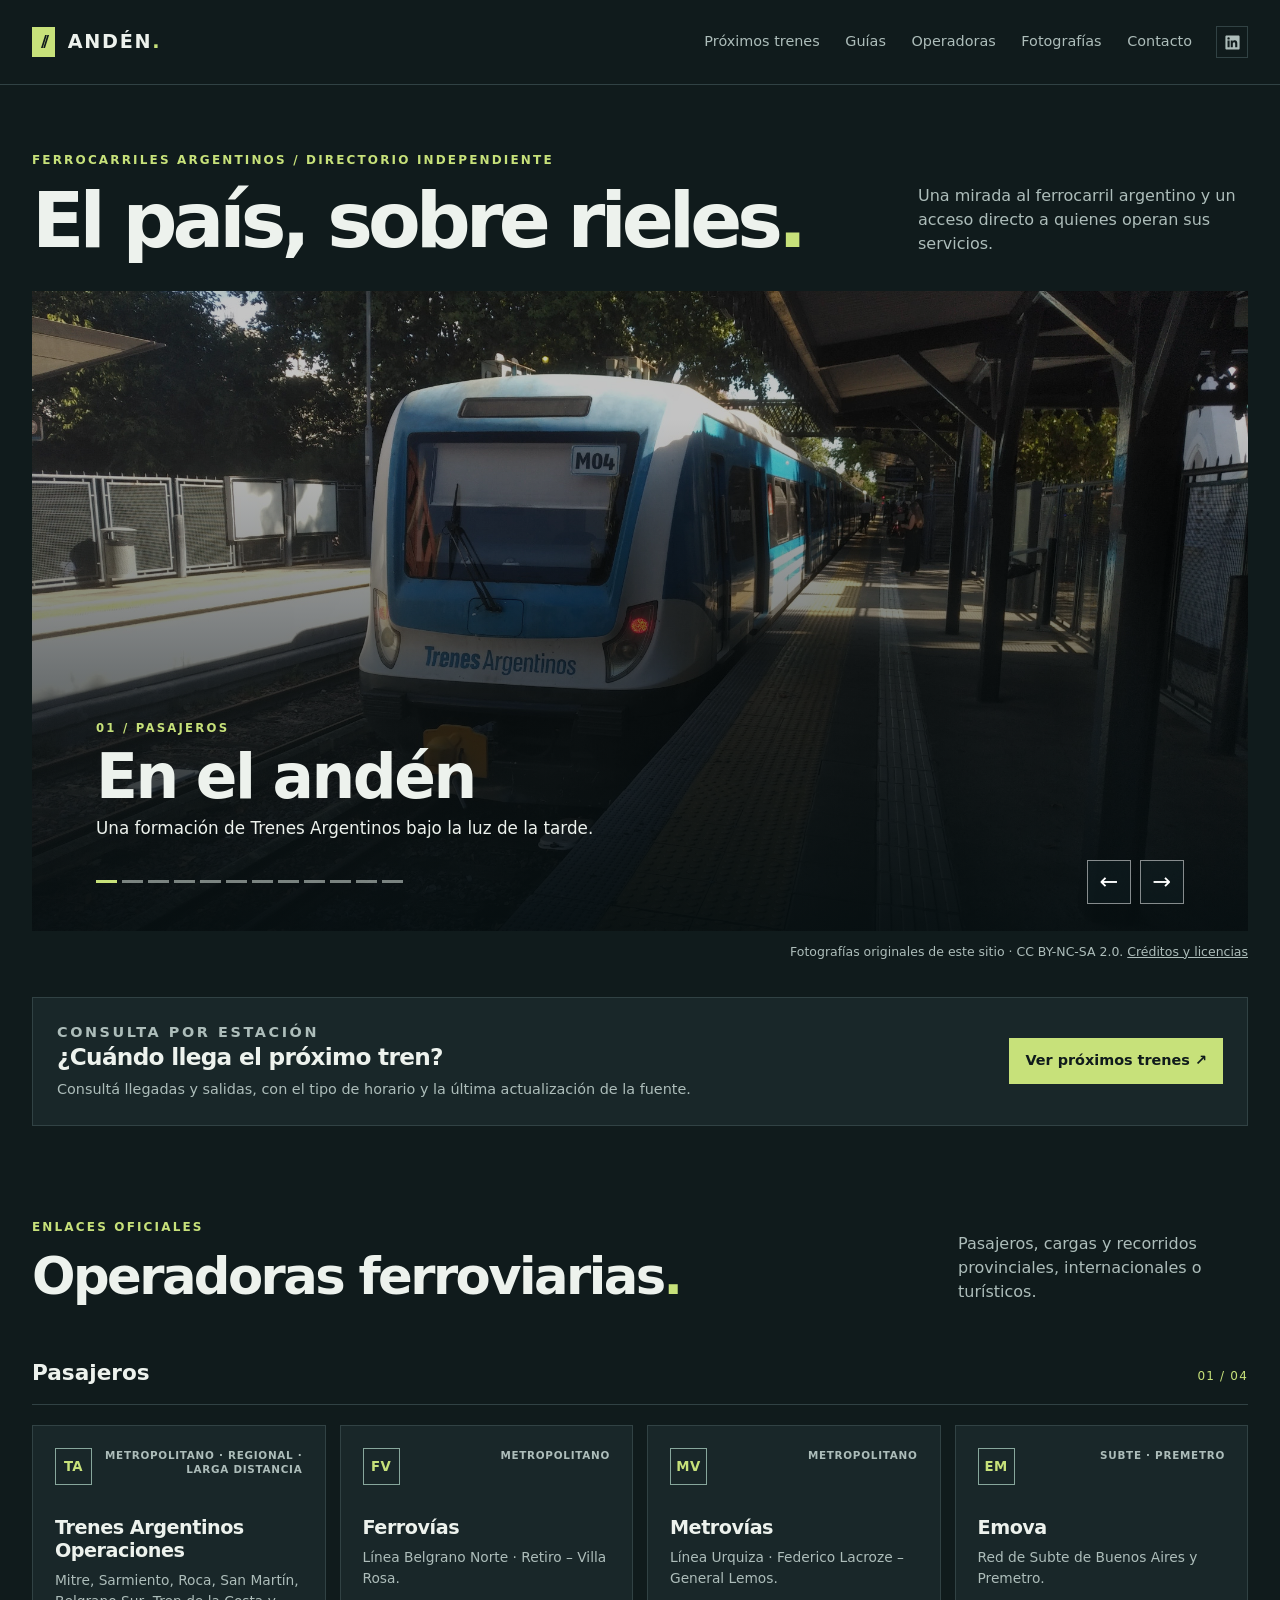
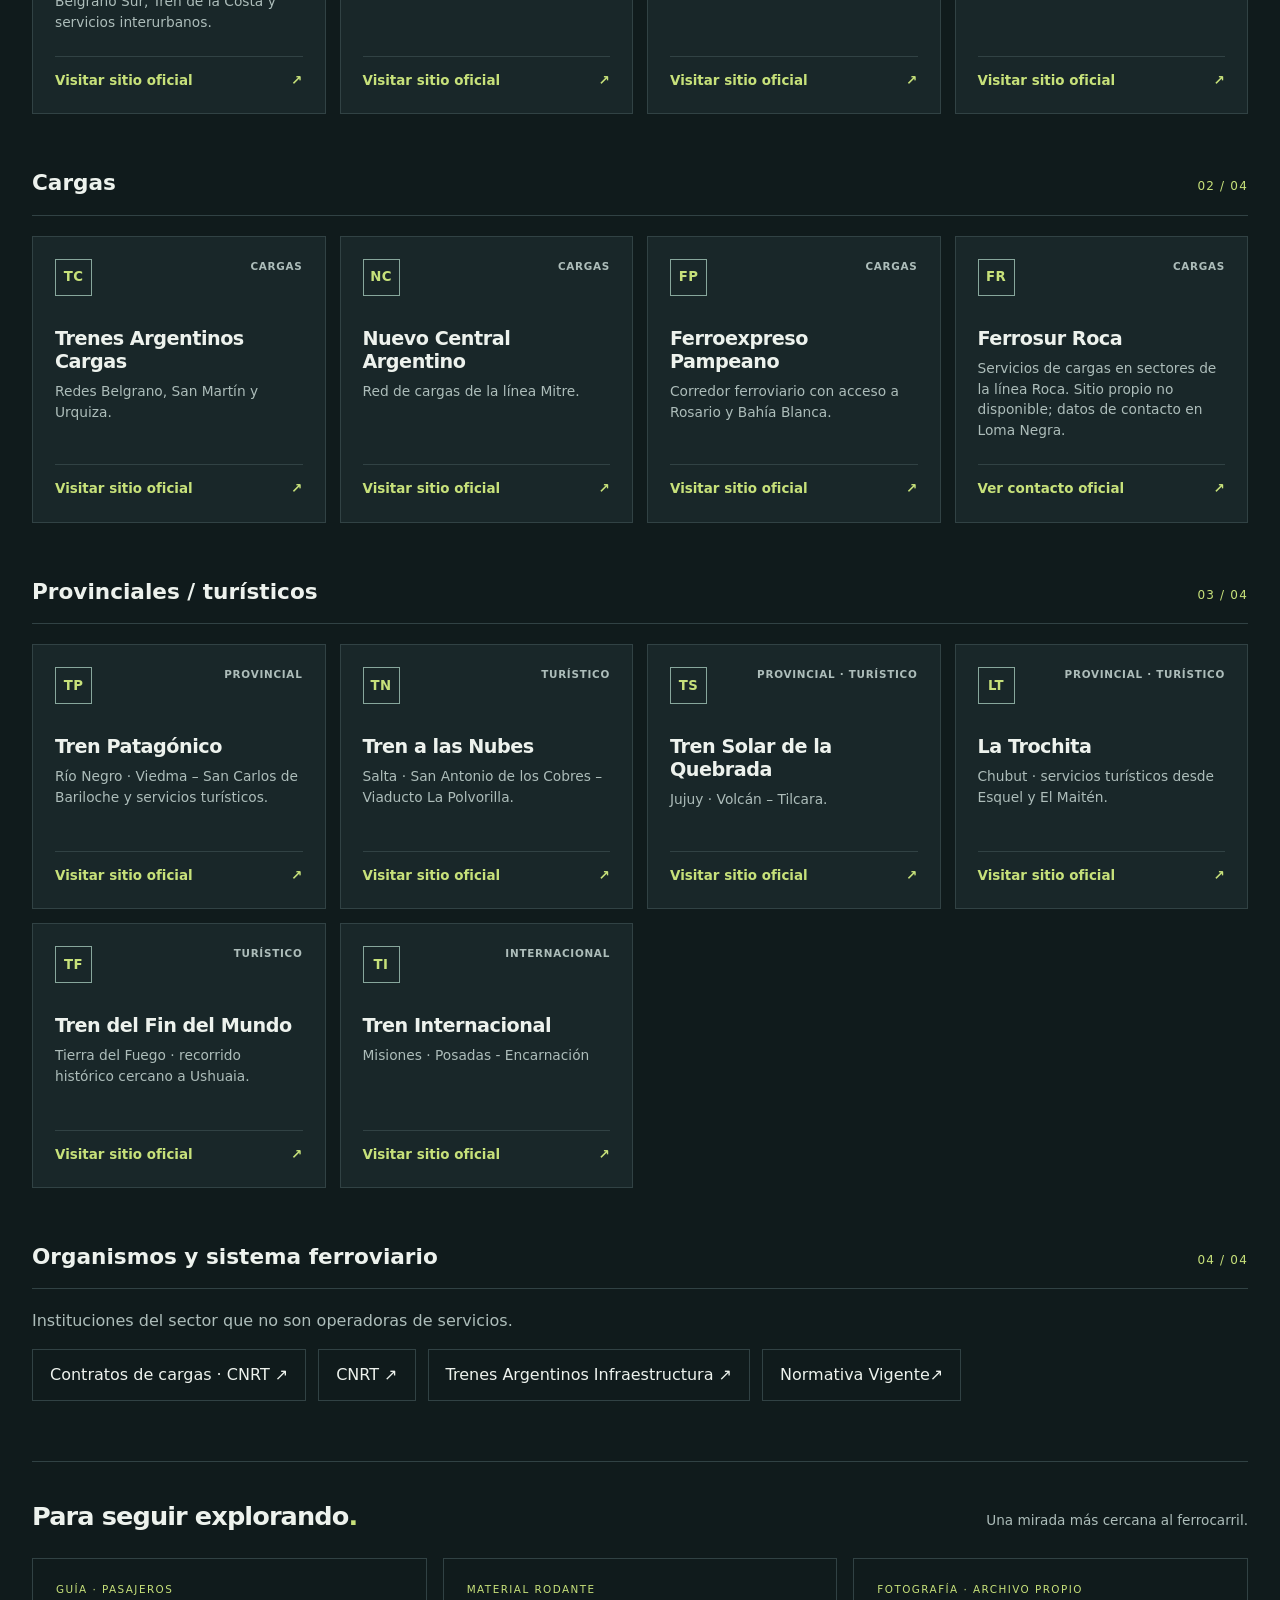
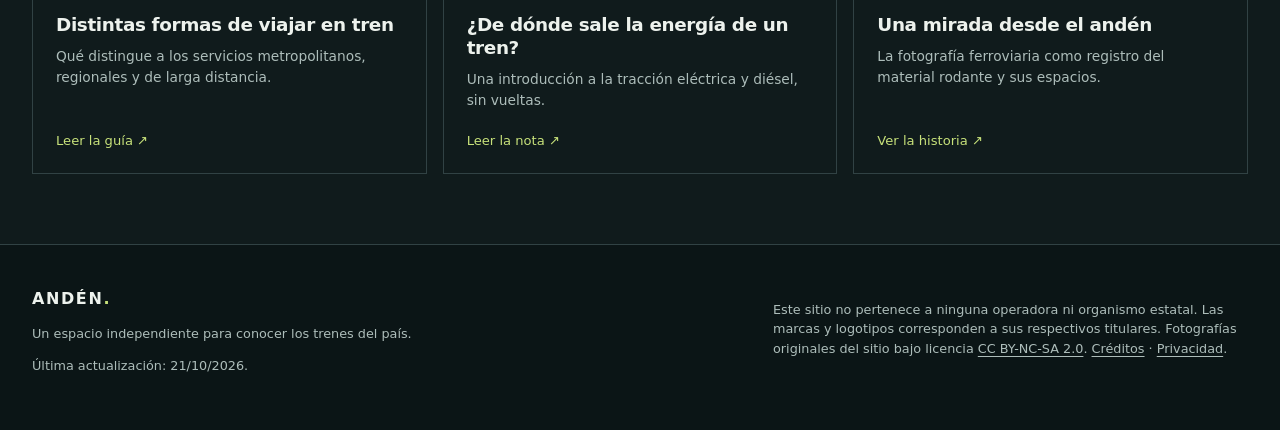
==== commit 36580106: "Agregar consulta estática de próximos trenes por estación" ====
--- a/index.html
+++ b/index.html
@@ -17,13 +17,14 @@
   <link rel="stylesheet" href="css/styles.css">
   <script src="js/main.js" defer></script>
   <link rel="stylesheet" href="css/lecturas.css">
+  <link rel="stylesheet" href="css/arribos.css">
 </head>
 <body>
   <a class="skip" href="#contenido">Saltar al contenido</a>
   <header class="site-header">
     <div class="wrap header-inner">
       <a class="brand" href="#inicio" aria-label="Andén, ir al inicio"><span class="brand-mark" aria-hidden="true">//</span><span>ANDÉN<span class="brand-dot">.</span></span></a>
-      <div class="header-actions"><nav aria-label="Navegación principal"><a href="#operadoras">Operadoras</a><a href="#fotografias">Fotografías</a><button type="button" class="nav-contact" data-contact-open>Contacto</button></nav><a class="linkedin-icon" href="https://www.linkedin.com/in/hidalgojuanignacio21/" target="_blank" rel="noopener noreferrer" aria-label="LinkedIn de Juan Ignacio Hidalgo (abre en otra pestaña)"><svg viewBox="0 0 24 24" aria-hidden="true" focusable="false"><path fill="currentColor" d="M20.45 2H3.55C2.69 2 2 2.68 2 3.52v16.96c0 .84.69 1.52 1.55 1.52h16.9c.86 0 1.55-.68 1.55-1.52V3.52c0-.84-.69-1.52-1.55-1.52ZM7.93 18.75H4.98V9.2h2.95v9.55ZM6.45 7.9a1.71 1.71 0 1 1 0-3.42 1.71 1.71 0 0 1 0 3.42Zm12.3 10.85H15.8V14.1c0-1.11-.02-2.54-1.55-2.54-1.55 0-1.79 1.21-1.79 2.46v4.73H9.51V9.2h2.83v1.3h.04c.39-.74 1.36-1.53 2.79-1.53 2.99 0 3.58 1.97 3.58 4.53v5.25Z"/></svg></a></div>
+      <div class="header-actions"><nav aria-label="Navegación principal"><a href="proximos-trenes.html">Próximos trenes</a><a href="#lecturas">Guías</a><a href="#operadoras">Operadoras</a><a href="#fotografias">Fotografías</a><button type="button" class="nav-contact" data-contact-open>Contacto</button></nav><a class="linkedin-icon" href="https://www.linkedin.com/in/hidalgojuanignacio21/" target="_blank" rel="noopener noreferrer" aria-label="LinkedIn de Juan Ignacio Hidalgo (abre en otra pestaña)"><svg viewBox="0 0 24 24" aria-hidden="true" focusable="false"><path fill="currentColor" d="M20.45 2H3.55C2.69 2 2 2.68 2 3.52v16.96c0 .84.69 1.52 1.55 1.52h16.9c.86 0 1.55-.68 1.55-1.52V3.52c0-.84-.69-1.52-1.55-1.52ZM7.93 18.75H4.98V9.2h2.95v9.55ZM6.45 7.9a1.71 1.71 0 1 1 0-3.42 1.71 1.71 0 0 1 0 3.42Zm12.3 10.85H15.8V14.1c0-1.11-.02-2.54-1.55-2.54-1.55 0-1.79 1.21-1.79 2.46v4.73H9.51V9.2h2.83v1.3h.04c.39-.74 1.36-1.53 2.79-1.53 2.99 0 3.58 1.97 3.58 4.53v5.25Z"/></svg></a></div>
     </div>
   </header>
   <main id="contenido">
@@ -48,6 +49,7 @@
       </div>
       <p class="photo-credit">Fotografías originales de este sitio · CC BY-NC-SA 2.0. <a href="CREDITOS-IMAGENES.md">Créditos y licencias</a></p>
     </section>
+    <section class="tool-access wrap" aria-labelledby="tool-title"><div><p class="eyebrow">CONSULTA POR ESTACIÓN</p><h2 id="tool-title">¿Cuándo llega el próximo tren?</h2><p>Consultá llegadas y salidas, con el tipo de horario y la última actualización de la fuente.</p></div><a href="proximos-trenes.html">Ver próximos trenes ↗</a></section>
     <section id="operadoras" class="directory wrap" aria-labelledby="operadoras-title"><div class="section-heading"><div><p class="eyebrow">ENLACES OFICIALES</p><h2 id="operadoras-title">Operadoras ferroviarias<span class="accent">.</span></h2></div><p>Pasajeros, cargas y recorridos provinciales, internacionales o turísticos.</p></div>
       <div class="category"><div class="category-heading"><h3>Pasajeros</h3><span>01 / 04</span></div><div class="card-grid">
         <article class="card"><div class="card-top"><span class="card-icon">TA</span><span class="tag">METROPOLITANO · REGIONAL · LARGA DISTANCIA</span></div><h4>Trenes Argentinos Operaciones</h4><p>Mitre, Sarmiento, Roca, San Martín, Belgrano Sur, Tren de la Costa y servicios interurbanos.</p><a href="https://www.argentina.gob.ar/transporte/trenes-argentinos" target="_blank" rel="noopener noreferrer">Visitar sitio oficial <span aria-hidden="true">↗</span></a></article>
@@ -56,7 +58,6 @@
         <article class="card"><div class="card-top"><span class="card-icon">EM</span><span class="tag">SUBTE · PREMETRO</span></div><h4>Emova</h4><p>Red de Subte de Buenos Aires y Premetro.</p><a href="https://emova.com.ar/" target="_blank" rel="noopener noreferrer">Visitar sitio oficial <span aria-hidden="true">↗</span></a></article>
       </div></div>
       <div class="category"><div class="category-heading"><h3>Cargas</h3><span>02 / 04</span></div><div class="card-grid">
-         <article class="card"><div class="card-top"><span class="card-icon">CNRT</span><span class="tag">CARGAS</span></div><h4>Contratos vigentes</h4><p> Enlace al listado de la CNRT.</p><a href="https://www.argentina.gob.ar/transporte/cnrt/lineas-de-trenes-cargas" target="_blank" rel="noopener noreferrer">Visitar sitio oficial <span aria-hidden="true">↗</span></a></article>
         <article class="card"><div class="card-top"><span class="card-icon">TC</span><span class="tag">CARGAS</span></div><h4>Trenes Argentinos Cargas</h4><p>Redes Belgrano, San Martín y Urquiza.</p><a href="https://www.argentina.gob.ar/transporte/trenes-argentinos-cargas" target="_blank" rel="noopener noreferrer">Visitar sitio oficial <span aria-hidden="true">↗</span></a></article>
         <article class="card"><div class="card-top"><span class="card-icon">NC</span><span class="tag">CARGAS</span></div><h4>Nuevo Central Argentino</h4><p>Red de cargas de la línea Mitre.</p><a href="https://nca.com.ar/" target="_blank" rel="noopener noreferrer">Visitar sitio oficial <span aria-hidden="true">↗</span></a></article>
         <article class="card"><div class="card-top"><span class="card-icon">FP</span><span class="tag">CARGAS</span></div><h4>Ferroexpreso Pampeano</h4><p>Corredor ferroviario con acceso a Rosario y Bahía Blanca.</p><a href="https://www.fepsa.com.ar/" target="_blank" rel="noopener noreferrer">Visitar sitio oficial <span aria-hidden="true">↗</span></a></article>
@@ -72,6 +73,7 @@
       </div></div>
       <div class="category compact"><div class="category-heading"><h3>Organismos y sistema ferroviario</h3><span>04 / 04</span></div><p>Instituciones del sector que no son operadoras de servicios.</p>
         <div class="institution-links">
+          <a href="https://www.argentina.gob.ar/transporte/cnrt/lineas-de-trenes-cargas" target="_blank" rel="noopener noreferrer">Contratos de cargas · CNRT ↗</a>
           <a href="https://www.argentina.gob.ar/transporte/cnrt" target="_blank" rel="noopener noreferrer">CNRT <span aria-hidden="true">↗</span></a>
           <a href="https://www.argentina.gob.ar/transporte/trenes-argentinos-infraestructura" target="_blank" rel="noopener noreferrer">Trenes Argentinos Infraestructura <span aria-hidden="true">↗</span></a>
           <a href="https://www.argentina.gob.ar/transporte/cnrt/normativa/transporte-ferroviario" target="_blank" rel="noopener noreferrer">Normativa Vigente<span aria-hidden="true">↗</span></a>
@@ -87,6 +89,6 @@
 </div></section>
   </main>
   <dialog class="contact-dialog" id="contact-dialog" aria-labelledby="contact-title"><div class="dialog-head"><p class="eyebrow">CONTACTO</p><button type="button" class="dialog-close" data-contact-close aria-label="Cerrar contacto">×</button></div><h2 id="contact-title">Hablemos de ferrocarriles.</h2><p>Para consultas sobre este sitio, podés escribirme por LinkedIn.</p><a class="contact-link" href="https://www.linkedin.com/in/hidalgojuanignacio21/" target="_blank" rel="noopener noreferrer">Ir a mi LinkedIn <span aria-hidden="true">↗</span></a></dialog>
-  <footer id="acerca" class="footer"><div class="wrap footer-inner"><div><span class="footer-brand">ANDÉN<span class="accent">.</span></span><p>Un espacio independiente para conocer los trenes del país.</p><p>Ultima actualización: 24/09/2026.</p></div><p>Este sitio no pertenece a ninguna operadora ni organismo estatal. Las marcas y logotipos corresponden a sus respectivos titulares. Fotografías originales del sitio bajo licencia <a href="https://creativecommons.org/licenses/by-nc-sa/2.0/" target="_blank" rel="noopener noreferrer">CC BY-NC-SA 2.0</a>. <a href="CREDITOS-IMAGENES.md">Créditos</a> · <a href="privacidad.html">Privacidad</a>.</p></div></footer>
+  <footer id="acerca" class="footer"><div class="wrap footer-inner"><div><span class="footer-brand">ANDÉN<span class="accent">.</span></span><p>Un espacio independiente para conocer los trenes del país.</p><p>Última actualización: 21/10/2026.</p></div><p>Este sitio no pertenece a ninguna operadora ni organismo estatal. Las marcas y logotipos corresponden a sus respectivos titulares. Fotografías originales del sitio bajo licencia <a href="https://creativecommons.org/licenses/by-nc-sa/2.0/" target="_blank" rel="noopener noreferrer">CC BY-NC-SA 2.0</a>. <a href="CREDITOS-IMAGENES.md">Créditos</a> · <a href="privacidad.html">Privacidad</a>.</p></div></footer>
 </body>
 </html>
--- a/css/styles.css
+++ b/css/styles.css
@@ -29,3 +29,9 @@
   .arrow{width:40px;height:40px}
   .slide figcaption{bottom:106px}
 }
+
+/* El menú admite más accesos sin desbordar pantallas angostas. */
+.header-inner,.header-actions,.site-header nav{flex-wrap:wrap}
+.header-actions{max-width:100%}
+.site-header nav{row-gap:9px;column-gap:clamp(14px,2vw,28px)}
+@media(max-width:640px){.header-actions nav{flex:1 1 220px}.header-actions{width:100%}.linkedin-icon{flex-shrink:0}}
--- a/css/arribos.css
+++ b/css/arribos.css
@@ -0,0 +1,45 @@
+.arrivals-page{padding-block:48px 80px;max-width:1100px}
+.arrivals-page h1{font-size:clamp(2.6rem,6vw,4.8rem);letter-spacing:-.055em;line-height:1.08;margin:0 0 18px}
+.arrivals-lead{color:var(--muted);max-width:720px;font-size:1.1rem;margin-bottom:32px}
+.arrivals-form{display:grid;grid-template-columns:1fr 1.35fr 1.15fr;gap:18px;padding:24px;background:var(--surface);border:1px solid var(--border)}
+.arrivals-form label{display:grid;gap:8px;font-size:.83rem;font-weight:700;min-width:0}
+.arrivals-form select{min-width:0;width:100%;font:inherit;font-size:.95rem;border:1px solid #617572;background:var(--bg);color:var(--text);padding:12px 10px;border-radius:0}
+.arrivals-form select:focus-visible{outline:3px solid var(--lime);outline-offset:3px}
+.arrivals-controls{display:flex;flex-wrap:wrap;align-items:center;gap:12px 20px;margin:20px 0 10px}
+.arrivals-controls button{border:1px solid var(--border);background:var(--surface);color:var(--text);padding:10px 14px;cursor:pointer}
+.arrivals-controls button:first-child{background:var(--lime);color:var(--bg);border-color:var(--lime);font-weight:750}
+.arrivals-controls button:disabled{opacity:.6;cursor:wait}
+.arrivals-updated{font-size:.78rem;color:var(--muted);flex:1 1 260px}
+.arrivals-message{border-left:3px solid var(--border);padding:10px 14px;min-height:44px;color:var(--muted);font-size:.87rem}
+.arrivals-message[data-kind=ok]{border-color:var(--lime)}
+.arrivals-message[data-kind=warning]{border-color:#efc57a;color:#f1d7aa}
+.arrivals-heading{display:flex;flex-wrap:wrap;align-items:baseline;justify-content:space-between;gap:10px;margin-top:38px}
+.arrivals-heading h2{font-size:1.4rem;letter-spacing:-.025em;margin:0;overflow-wrap:anywhere}
+.arrivals-heading>span{font-size:.8rem;color:var(--muted)}
+.arrival-list{display:grid;list-style:none;padding:0;margin:20px 0 42px;gap:12px}
+.arrivals-more{display:block;margin:-18px 0 36px;padding:11px 18px;border:1px solid var(--border);background:var(--surface);color:var(--text);cursor:pointer}
+.arrivals-more[hidden]{display:none}
+.arrival-card{padding:23px 25px;background:var(--surface);border:1px solid var(--border);display:flex;justify-content:space-between;align-items:center;gap:24px}
+.arrival-main{min-width:0;overflow-wrap:anywhere}
+.arrival-main h3{font-size:1.35rem;line-height:1.2;margin:7px 0}
+.arrival-number{color:var(--lime);font-size:.73rem;font-weight:750;letter-spacing:.05em}
+.arrival-main p{font-size:.83rem;color:var(--muted);margin:0}
+.arrival-main .arrival-programmed{margin-top:8px;font-size:.78rem}
+.arrival-time{display:grid;gap:4px;text-align:right;flex-shrink:0;max-width:45%}
+.arrival-time strong{font-size:1.5rem;line-height:1.2;letter-spacing:-.03em}
+.arrival-basis{font-size:.74rem;color:var(--muted)}
+.basis-estimated{color:var(--lime)}
+.arrival-clock{font-size:.78rem;color:var(--muted)}
+.arrivals-method{border-top:1px solid var(--border);padding-top:24px;max-width:780px}
+.arrivals-method h2{font-size:1.4rem;margin:0 0 18px}
+.arrivals-method h3{font-size:1rem;margin:24px 0 8px}
+.arrivals-method p,.arrivals-method li{color:var(--muted);font-size:.92rem;line-height:1.75}
+.arrivals-method a{color:var(--lime);text-underline-offset:3px}
+.arrivals-method dl{display:grid;gap:16px;margin:20px 0}
+.arrivals-method dt{font-weight:750;margin-bottom:4px}
+.arrivals-method dd{margin:0;color:var(--muted);font-size:.92rem;line-height:1.7}
+.tool-access{display:flex;flex-wrap:wrap;justify-content:space-between;align-items:center;gap:20px;padding:24px;border:1px solid var(--border);background:var(--surface);margin-top:35px}
+.tool-access h2{font-size:1.45rem;line-height:1.2;letter-spacing:-.03em;margin:0 0 8px}
+.tool-access p{color:var(--muted);font-size:.9rem;margin:0;max-width:680px}
+.tool-access a{padding:12px 16px;background:var(--lime);color:var(--bg);text-decoration:none;font-weight:750;font-size:.9rem}
+@media(max-width:680px){.arrivals-form{grid-template-columns:1fr;padding:18px;gap:16px}.arrivals-page{padding-top:32px}.arrival-card{padding:18px 16px;gap:14px}.arrival-main h3{font-size:1.15rem}.arrival-time strong{font-size:1.2rem}.arrivals-controls{gap:10px}.arrivals-updated{flex-basis:100%}.tool-access{padding:20px}.arrival-time{max-width:42%}}
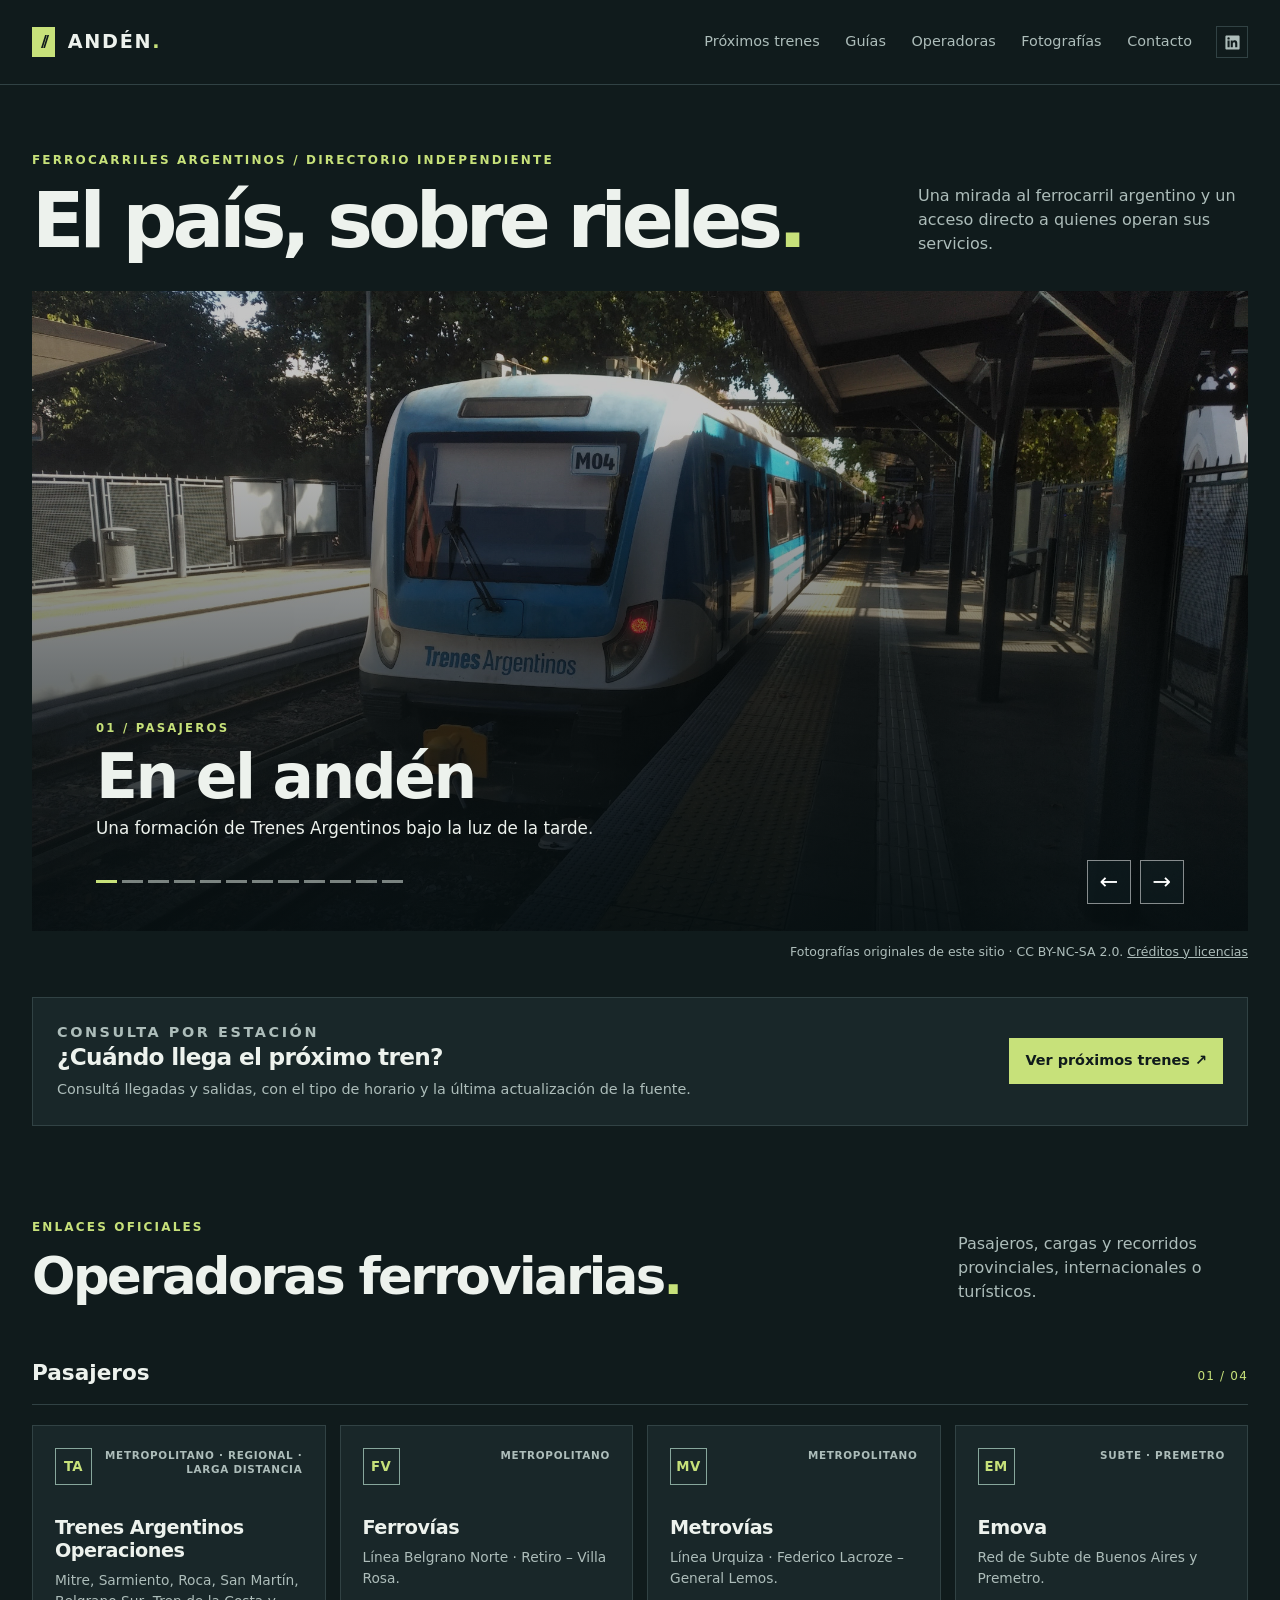
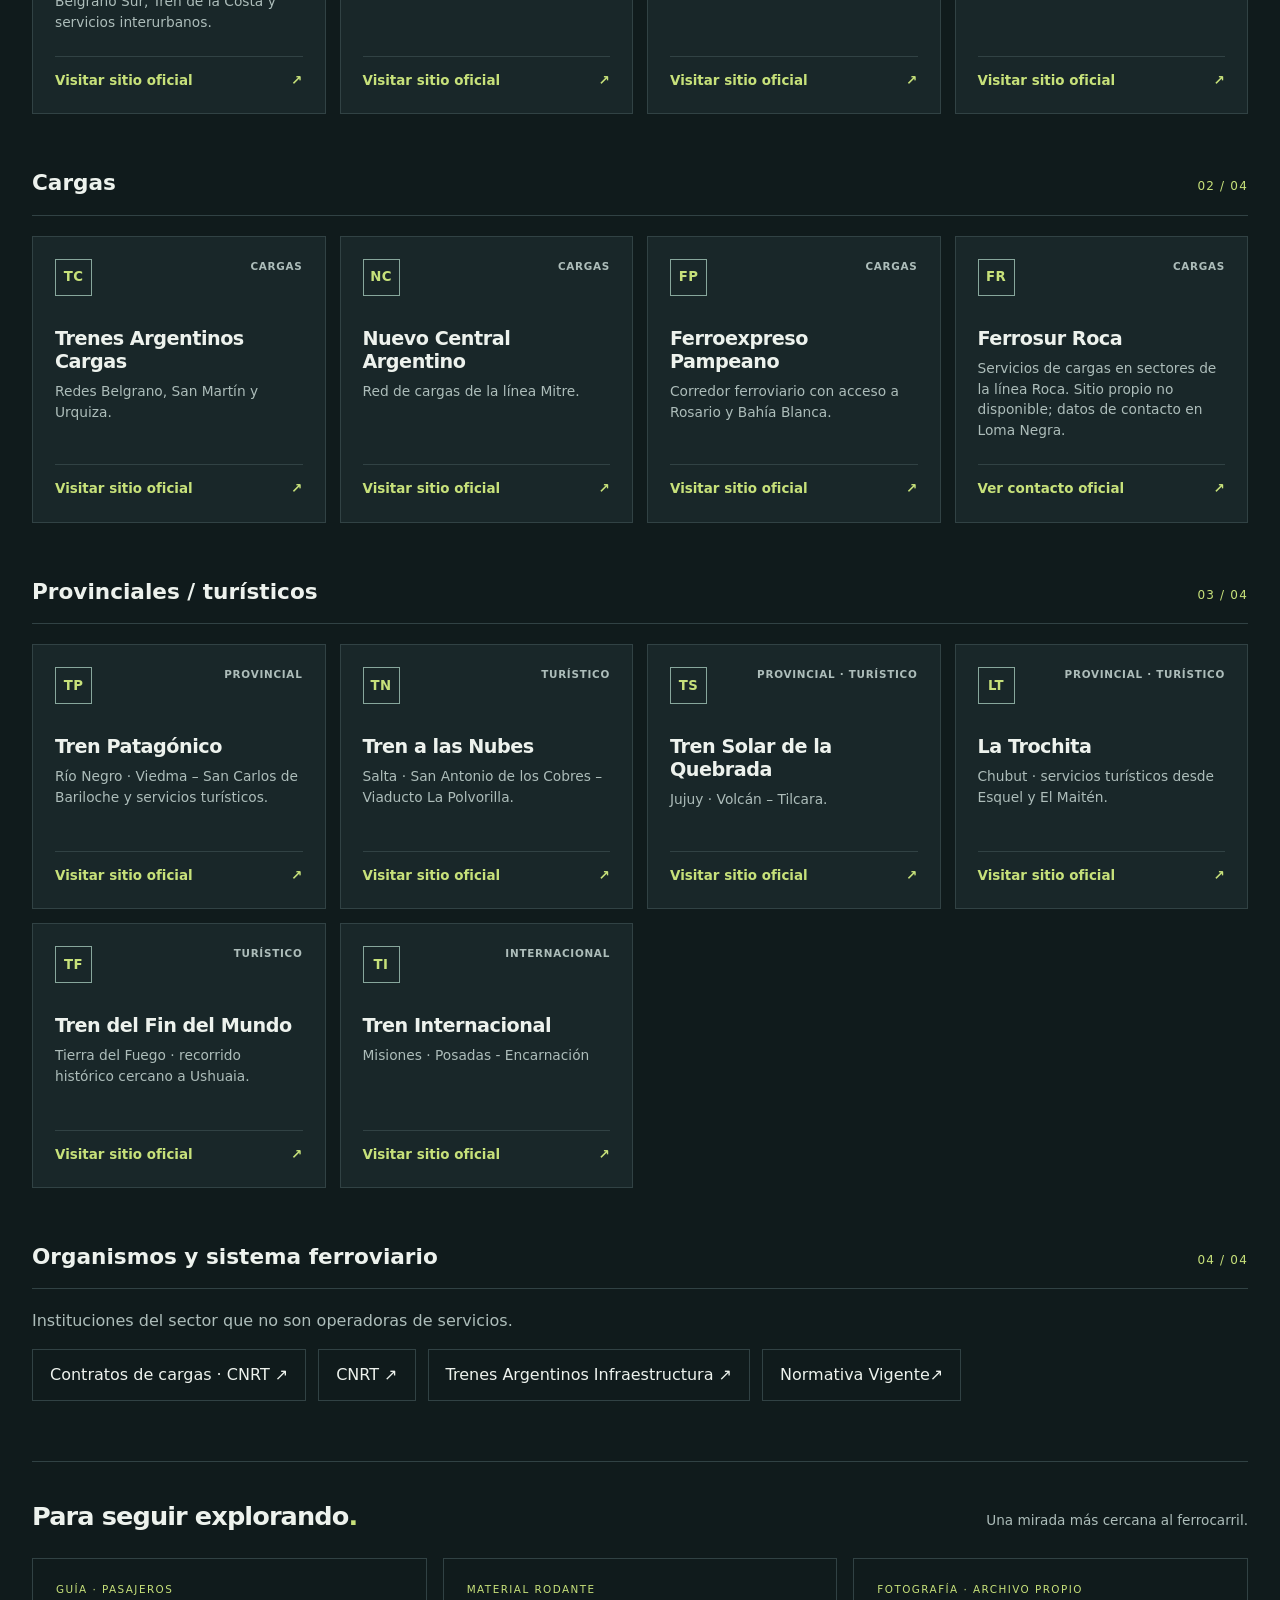
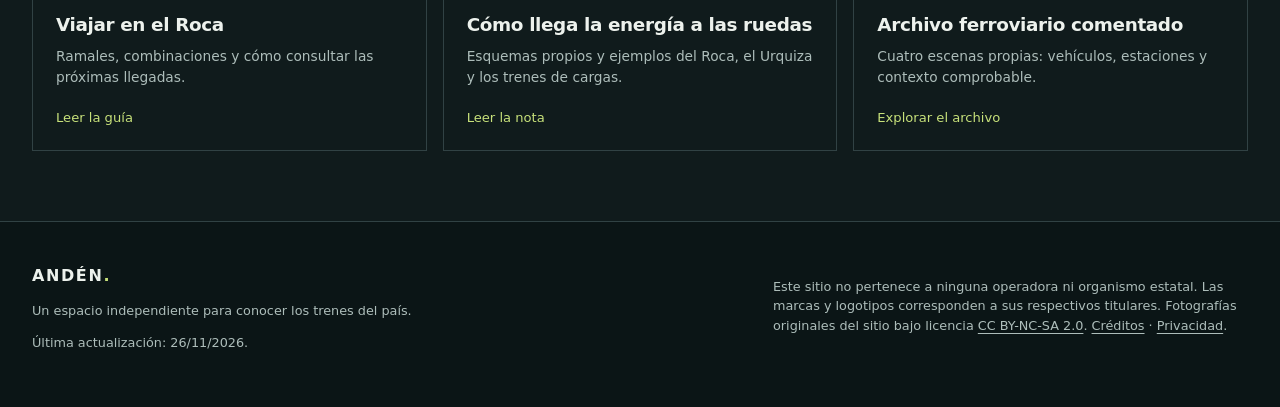
==== commit a60b8b18: "Ampliar guías y archivo fotográfico de Andén" ====
--- a/index.html
+++ b/index.html
@@ -83,12 +83,12 @@
 <section class="reading-section wrap" id="lecturas" aria-labelledby="reading-title">
 <div class="reading-top"><h2 id="reading-title">Para seguir explorando<span class="accent">.</span></h2><p>Una mirada más cercana al ferrocarril.</p></div>
 <div class="reading-grid">
-<a class="reading-card" href="servicios-de-pasajeros.html"><small>GUÍA · PASAJEROS</small><h3>Distintas formas de viajar en tren</h3><p>Qué distingue a los servicios metropolitanos, regionales y de larga distancia.</p><span>Leer la guía ↗</span></a>
-<a class="reading-card" href="traccion-ferroviaria.html"><small>MATERIAL RODANTE</small><h3>¿De dónde sale la energía de un tren?</h3><p>Una introducción a la tracción eléctrica y diésel, sin vueltas.</p><span>Leer la nota ↗</span></a>
-<a class="reading-card" href="fotografia-ferroviaria.html"><small>FOTOGRAFÍA · ARCHIVO PROPIO</small><h3>Una mirada desde el andén</h3><p>La fotografía ferroviaria como registro del material rodante y sus espacios.</p><span>Ver la historia ↗</span></a>
+<a class="reading-card" href="servicios-de-pasajeros.html"><small>GUÍA · PASAJEROS</small><h3>Viajar en el Roca</h3><p>Ramales, combinaciones y cómo consultar las próximas llegadas.</p><span>Leer la guía</span></a>
+<a class="reading-card" href="traccion-ferroviaria.html"><small>MATERIAL RODANTE</small><h3>Cómo llega la energía a las ruedas</h3><p>Esquemas propios y ejemplos del Roca, el Urquiza y los trenes de cargas.</p><span>Leer la nota</span></a>
+<a class="reading-card" href="fotografia-ferroviaria.html"><small>FOTOGRAFÍA · ARCHIVO PROPIO</small><h3>Archivo ferroviario comentado</h3><p>Cuatro escenas propias: vehículos, estaciones y contexto comprobable.</p><span>Explorar el archivo</span></a>
 </div></section>
   </main>
   <dialog class="contact-dialog" id="contact-dialog" aria-labelledby="contact-title"><div class="dialog-head"><p class="eyebrow">CONTACTO</p><button type="button" class="dialog-close" data-contact-close aria-label="Cerrar contacto">×</button></div><h2 id="contact-title">Hablemos de ferrocarriles.</h2><p>Para consultas sobre este sitio, podés escribirme por LinkedIn.</p><a class="contact-link" href="https://www.linkedin.com/in/hidalgojuanignacio21/" target="_blank" rel="noopener noreferrer">Ir a mi LinkedIn <span aria-hidden="true">↗</span></a></dialog>
-  <footer id="acerca" class="footer"><div class="wrap footer-inner"><div><span class="footer-brand">ANDÉN<span class="accent">.</span></span><p>Un espacio independiente para conocer los trenes del país.</p><p>Última actualización: 21/10/2026.</p></div><p>Este sitio no pertenece a ninguna operadora ni organismo estatal. Las marcas y logotipos corresponden a sus respectivos titulares. Fotografías originales del sitio bajo licencia <a href="https://creativecommons.org/licenses/by-nc-sa/2.0/" target="_blank" rel="noopener noreferrer">CC BY-NC-SA 2.0</a>. <a href="CREDITOS-IMAGENES.md">Créditos</a> · <a href="privacidad.html">Privacidad</a>.</p></div></footer>
+  <footer id="acerca" class="footer"><div class="wrap footer-inner"><div><span class="footer-brand">ANDÉN<span class="accent">.</span></span><p>Un espacio independiente para conocer los trenes del país.</p><p>Última actualización: 26/11/2026.</p></div><p>Este sitio no pertenece a ninguna operadora ni organismo estatal. Las marcas y logotipos corresponden a sus respectivos titulares. Fotografías originales del sitio bajo licencia <a href="https://creativecommons.org/licenses/by-nc-sa/2.0/" target="_blank" rel="noopener noreferrer">CC BY-NC-SA 2.0</a>. <a href="CREDITOS-IMAGENES.md">Créditos</a> · <a href="privacidad.html">Privacidad</a>.</p></div></footer>
 </body>
 </html>
